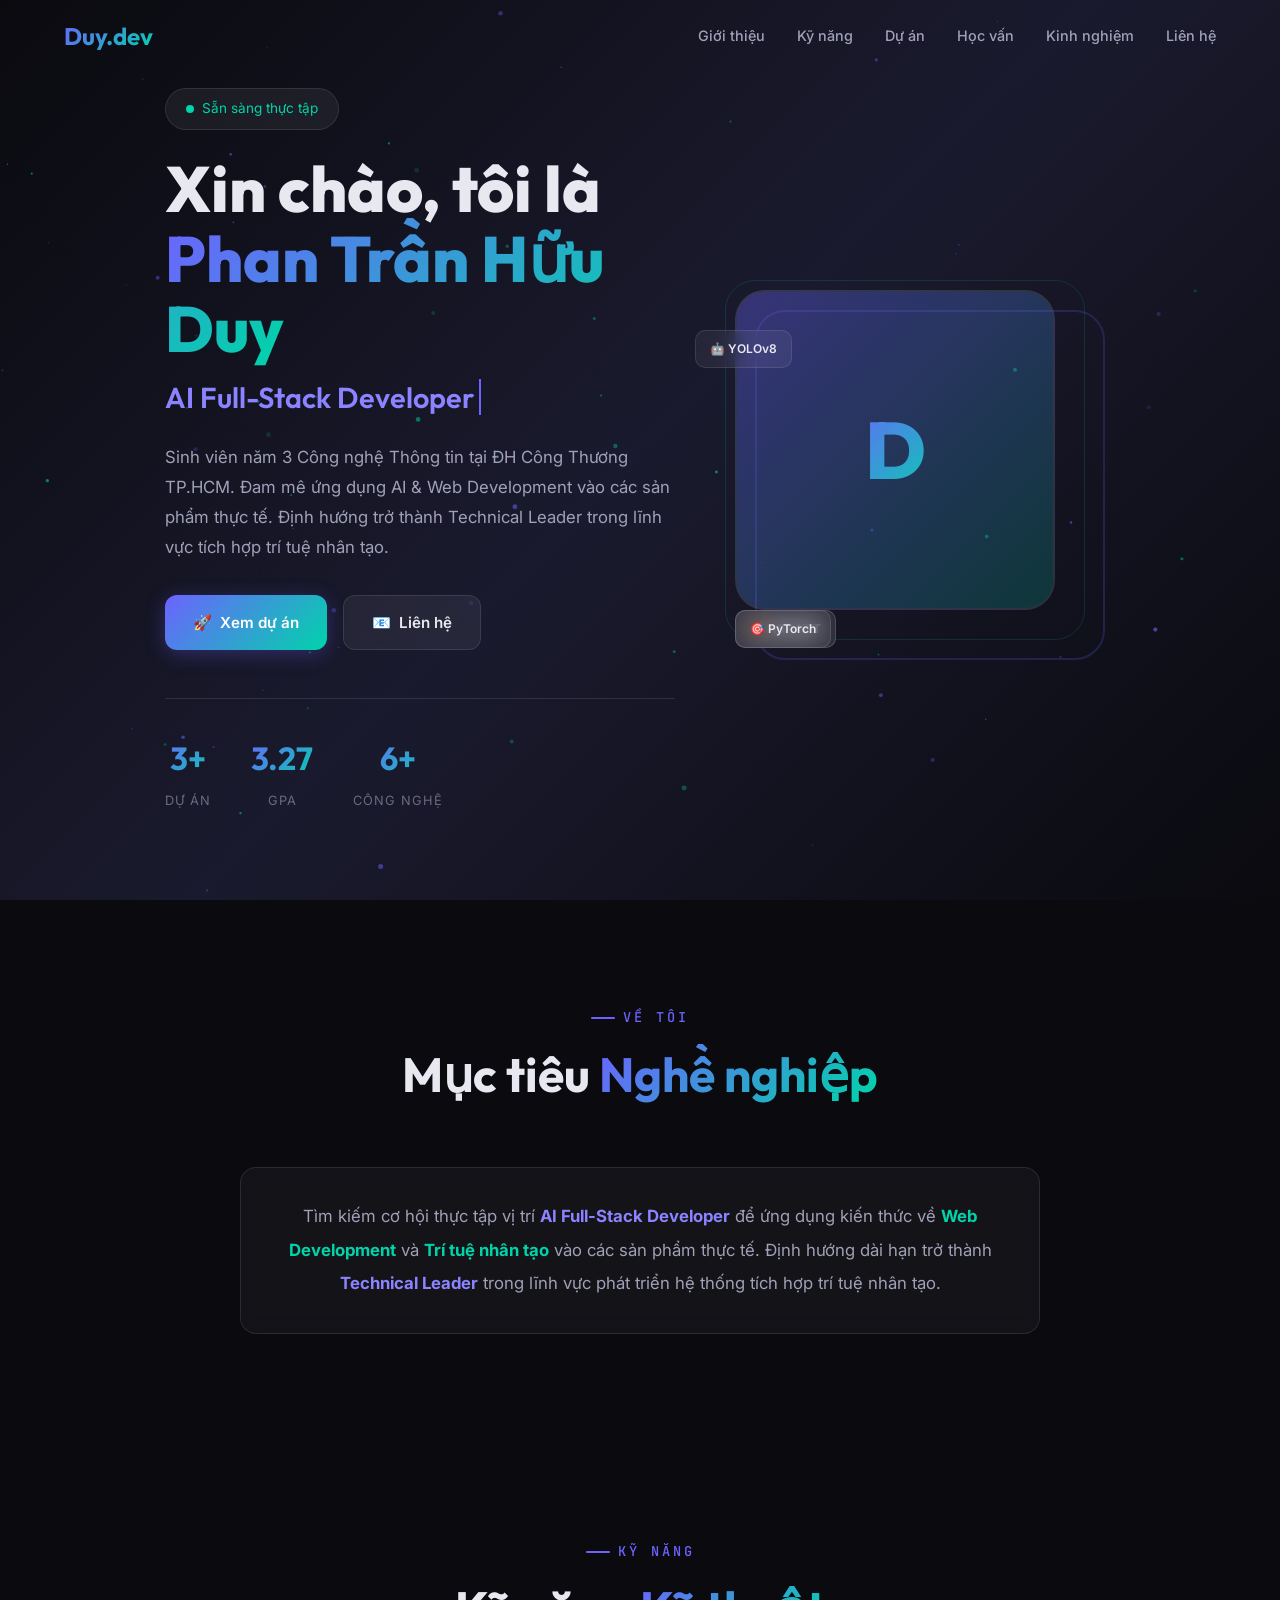
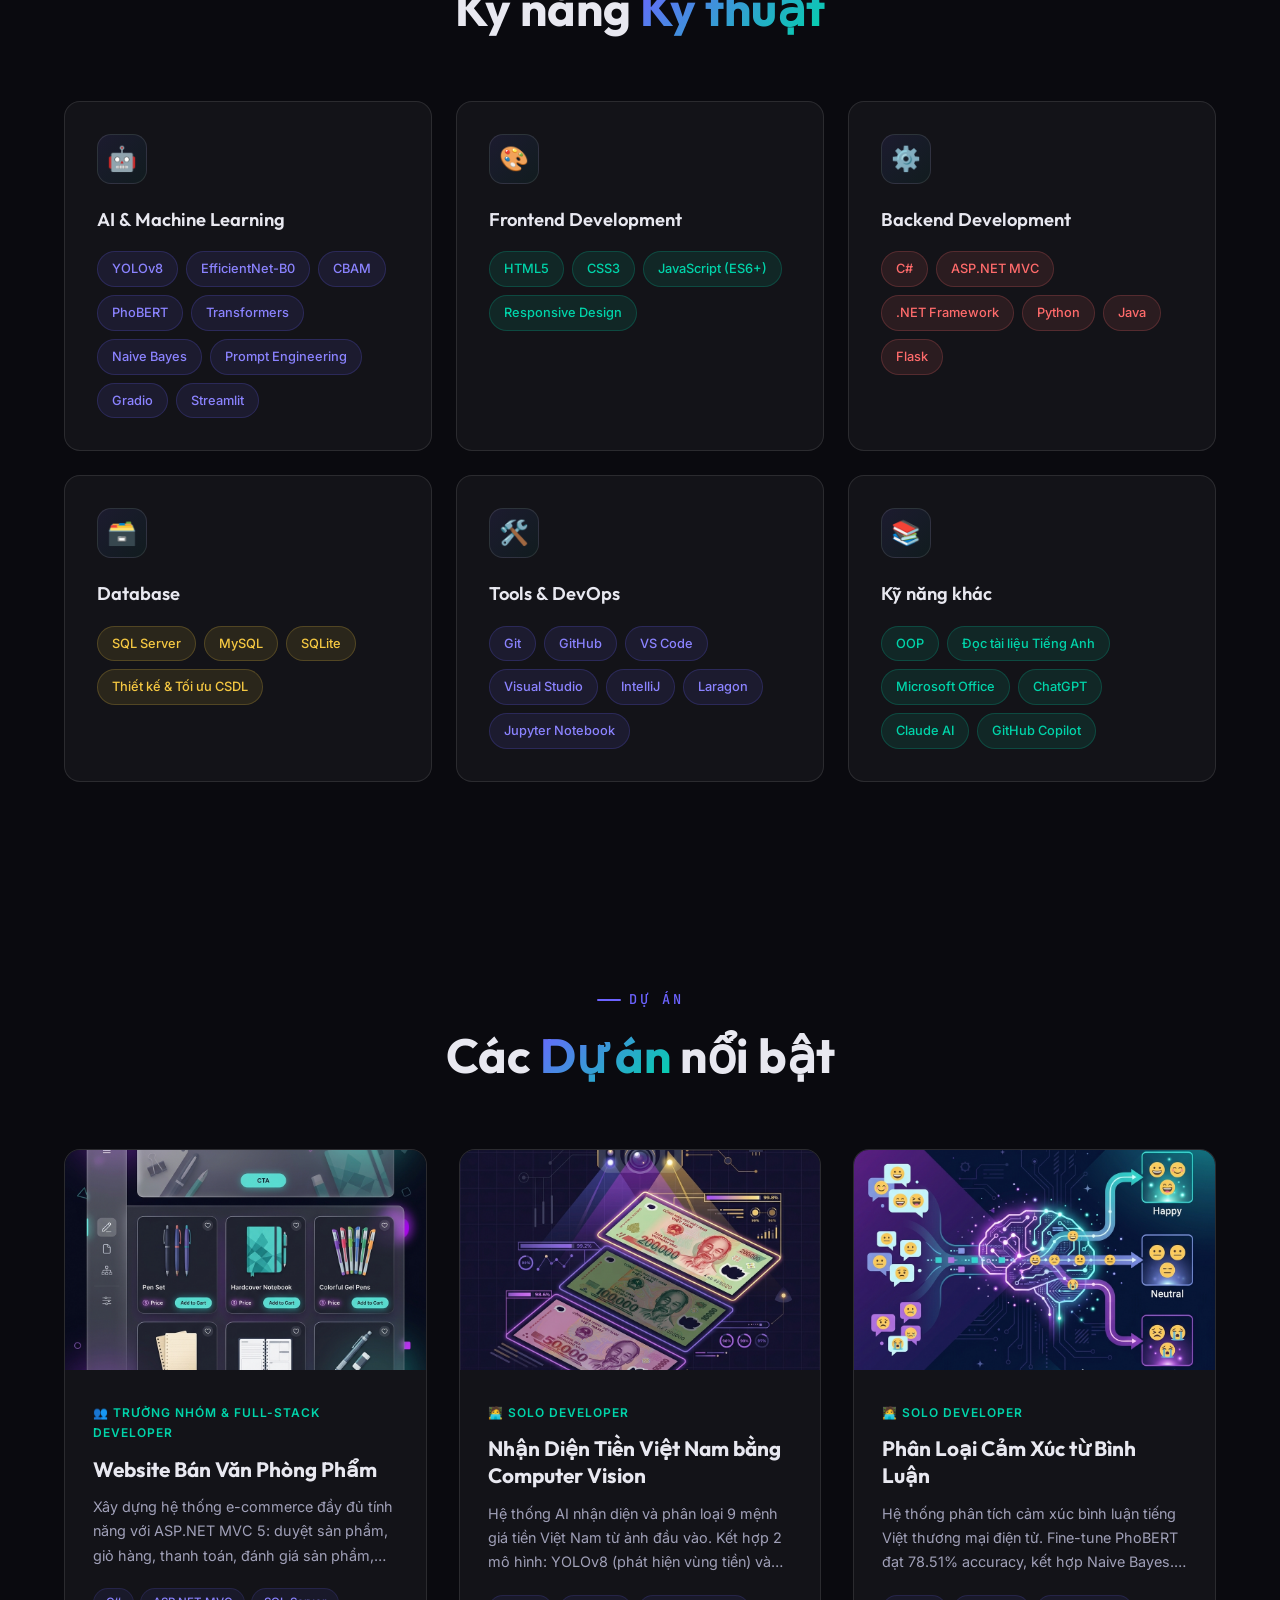
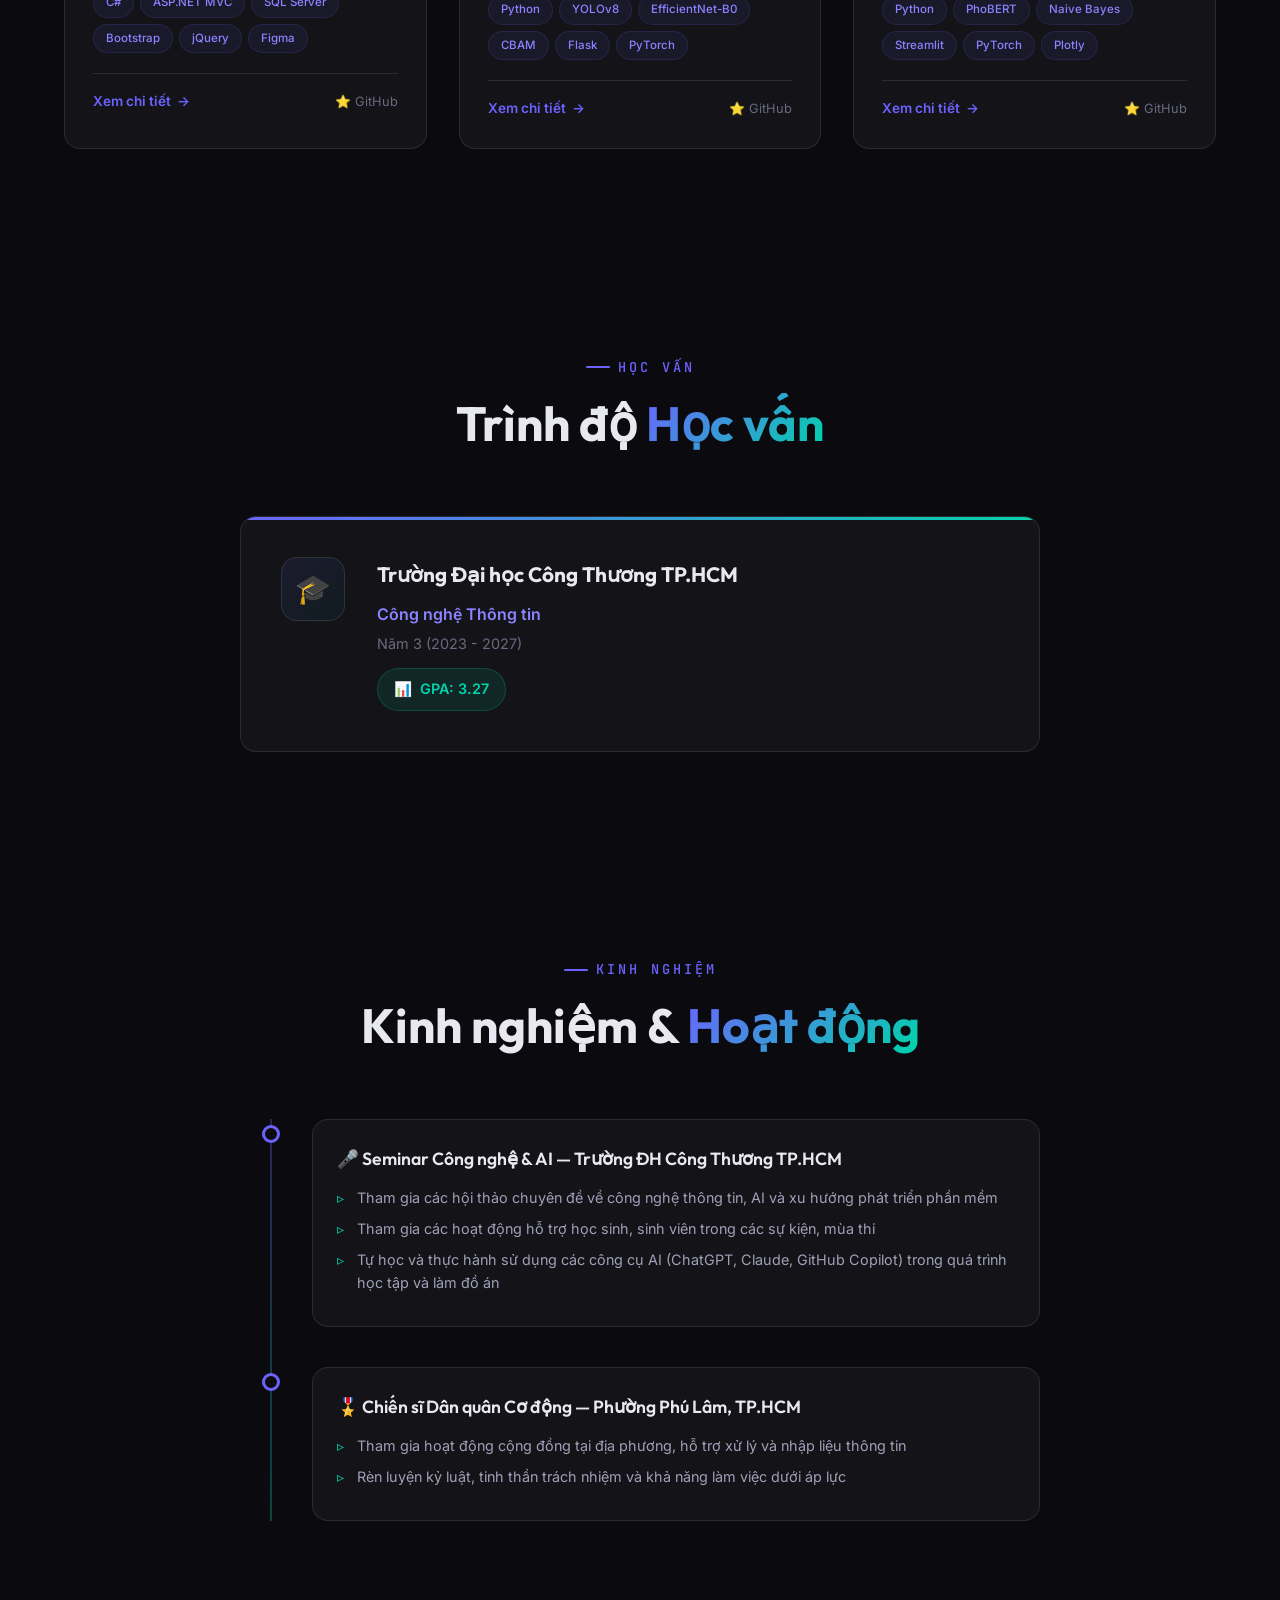
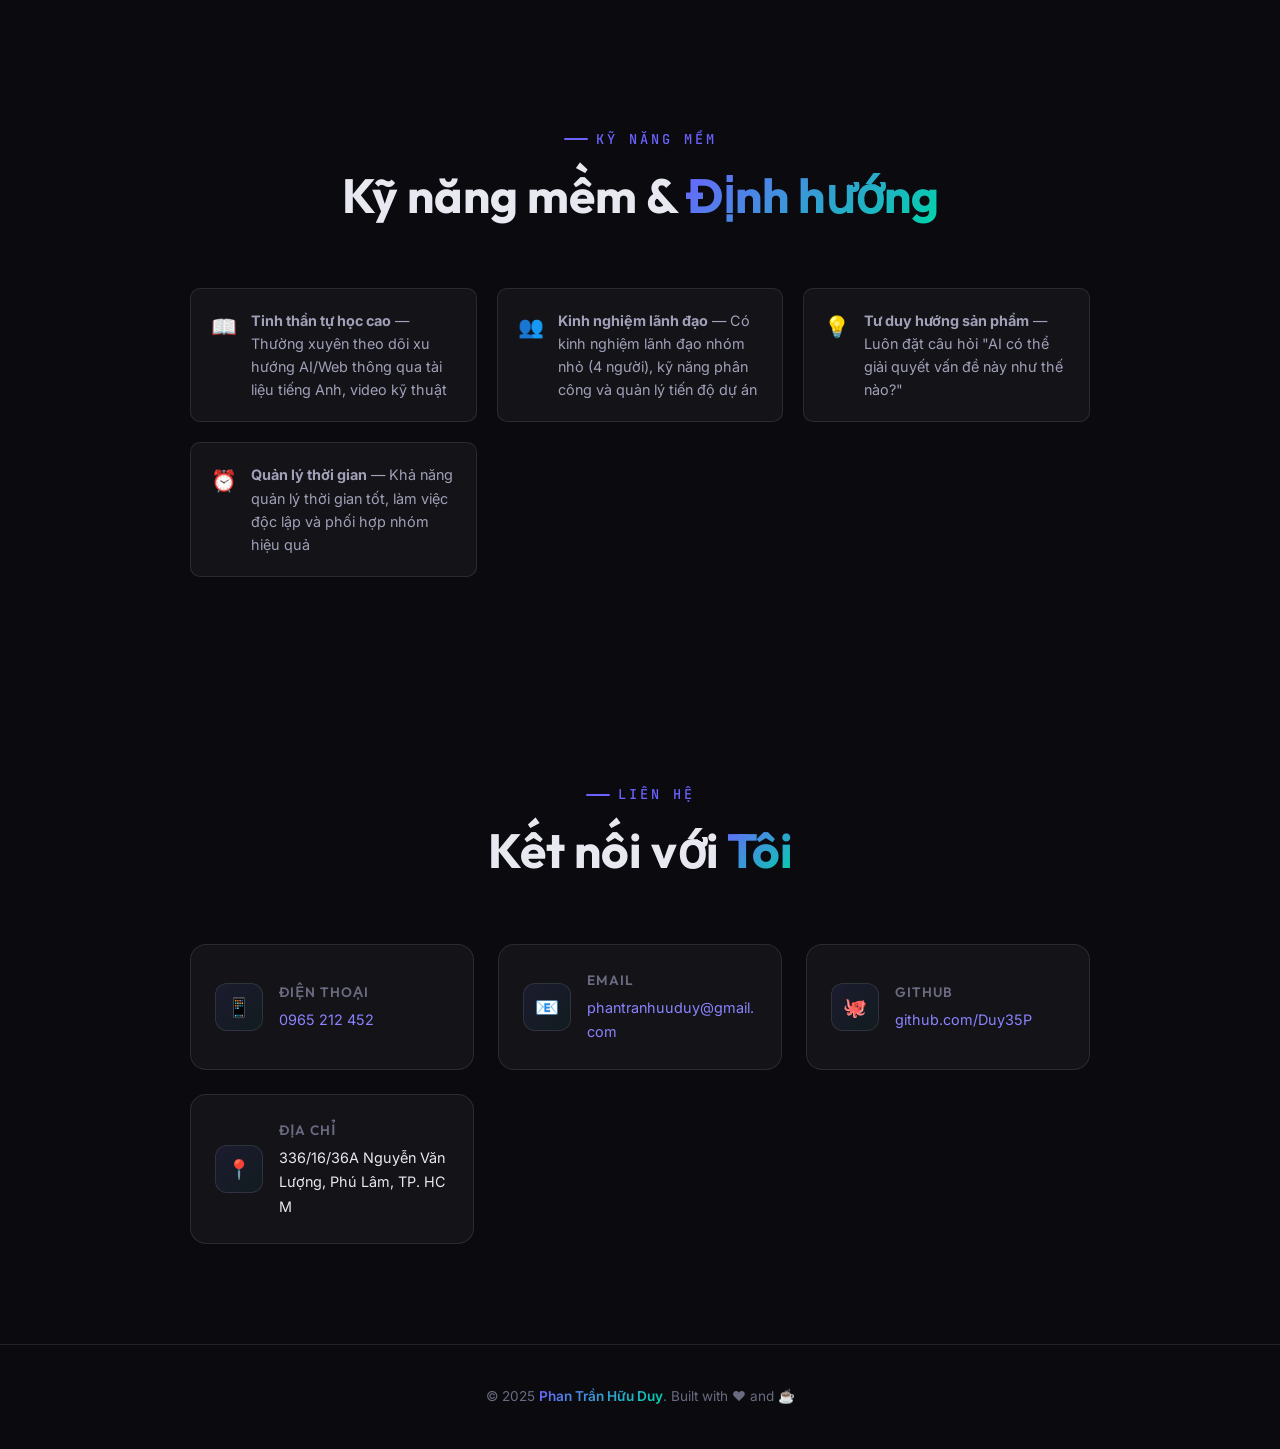
==== index.html @ 8c4921cd "Initial commit: Portfolio website with 3 AI/Web projects" ====
<!DOCTYPE html>
<html lang="vi">
<head>
  <meta charset="UTF-8">
  <meta name="viewport" content="width=device-width, initial-scale=1.0">
  <meta name="description" content="Portfolio của Phan Trần Hữu Duy — AI Full-Stack Developer Intern. Chuyên về Computer Vision, NLP và Web Development.">
  <title>Phan Trần Hữu Duy — AI Full-Stack Developer</title>
  <link rel="stylesheet" href="style.css">
  <link rel="icon" href="data:image/svg+xml,<svg xmlns='http://www.w3.org/2000/svg' viewBox='0 0 100 100'><text y='.9em' font-size='90'>🚀</text></svg>">
</head>
<body>

  <!-- ===== NAVIGATION ===== -->
  <nav class="navbar" id="navbar">
    <div class="container">
      <a href="#" class="nav-logo">Duy.dev</a>
      <div class="nav-links" id="navLinks">
        <a href="#about">Giới thiệu</a>
        <a href="#skills">Kỹ năng</a>
        <a href="#projects">Dự án</a>
        <a href="#education">Học vấn</a>
        <a href="#experience">Kinh nghiệm</a>
        <a href="#contact">Liên hệ</a>
      </div>
      <button class="nav-toggle" id="navToggle" aria-label="Toggle navigation">
        <span></span>
        <span></span>
        <span></span>
      </button>
    </div>
  </nav>

  <!-- ===== HERO SECTION ===== -->
  <section class="hero" id="hero">
    <canvas class="hero-canvas" id="hero-canvas"></canvas>
    <div class="container">
      <div class="hero-content">
        <div class="hero-badge">
          <span class="dot"></span>
          Sẵn sàng thực tập
        </div>
        <h1 class="hero-name">
          Xin chào, tôi là<br>
          <span class="gradient-text">Phan Trần Hữu Duy</span>
        </h1>
        <h2 class="hero-title">
          <span class="typed-text">AI Full-Stack Developer</span>
        </h2>
        <p class="hero-description">
          Sinh viên năm 3 Công nghệ Thông tin tại ĐH Công Thương TP.HCM. 
          Đam mê ứng dụng AI & Web Development vào các sản phẩm thực tế. 
          Định hướng trở thành Technical Leader trong lĩnh vực tích hợp trí tuệ nhân tạo.
        </p>
        <div class="hero-cta">
          <a href="#projects" class="btn btn-primary">
            <span>🚀</span> Xem dự án
          </a>
          <a href="#contact" class="btn btn-secondary">
            <span>📧</span> Liên hệ
          </a>
        </div>
        <div class="hero-stats">
          <div class="stat-item">
            <div class="stat-number">3+</div>
            <div class="stat-label">Dự án</div>
          </div>
          <div class="stat-item">
            <div class="stat-number">3.27</div>
            <div class="stat-label">GPA</div>
          </div>
          <div class="stat-item">
            <div class="stat-number">6+</div>
            <div class="stat-label">Công nghệ</div>
          </div>
        </div>
      </div>
      <div class="hero-visual">
        <div class="hero-avatar">
          <div class="hero-avatar-placeholder">
            <span class="hero-avatar-initials">D</span>
          </div>
        </div>
        <div class="avatar-decoration"></div>
        <div class="avatar-decoration-2"></div>
        <div class="floating-badge">🤖 YOLOv8</div>
        <div class="floating-badge">🧠 PhoBERT</div>
        <div class="floating-badge">⚡ ASP.NET</div>
        <div class="floating-badge">🎯 PyTorch</div>
      </div>
    </div>
  </section>

  <!-- ===== ABOUT SECTION ===== -->
  <section class="section" id="about">
    <div class="container">
      <div class="section-header reveal">
        <div class="section-label">Về tôi</div>
        <h2 class="section-title">Mục tiêu <span class="highlight">Nghề nghiệp</span></h2>
      </div>
      <div class="glass-card reveal" style="max-width: 800px; margin: 0 auto; text-align: center;">
        <p style="font-size: 1.05rem; color: var(--text-secondary); line-height: 2;">
          Tìm kiếm cơ hội thực tập vị trí <strong style="color: var(--accent-primary-light);">AI Full-Stack Developer</strong> 
          để ứng dụng kiến thức về <strong style="color: var(--accent-secondary);">Web Development</strong> và 
          <strong style="color: var(--accent-secondary);">Trí tuệ nhân tạo</strong> vào các sản phẩm thực tế. 
          Định hướng dài hạn trở thành <strong style="color: var(--accent-primary-light);">Technical Leader</strong> 
          trong lĩnh vực phát triển hệ thống tích hợp trí tuệ nhân tạo.
        </p>
      </div>
    </div>
  </section>

  <!-- ===== SKILLS SECTION ===== -->
  <section class="section" id="skills">
    <div class="container">
      <div class="section-header reveal">
        <div class="section-label">Kỹ năng</div>
        <h2 class="section-title">Kỹ năng <span class="highlight">Kỹ thuật</span></h2>
      </div>
      <div class="skills-grid">
        <!-- AI & Machine Learning -->
        <div class="skill-card reveal reveal-delay-1">
          <div class="skill-card-icon">🤖</div>
          <h3>AI & Machine Learning</h3>
          <div class="skill-tags">
            <span class="skill-tag">YOLOv8</span>
            <span class="skill-tag">EfficientNet-B0</span>
            <span class="skill-tag">CBAM</span>
            <span class="skill-tag">PhoBERT</span>
            <span class="skill-tag">Transformers</span>
            <span class="skill-tag">Naive Bayes</span>
            <span class="skill-tag">Prompt Engineering</span>
            <span class="skill-tag">Gradio</span>
            <span class="skill-tag">Streamlit</span>
          </div>
        </div>

        <!-- Frontend -->
        <div class="skill-card reveal reveal-delay-2">
          <div class="skill-card-icon">🎨</div>
          <h3>Frontend Development</h3>
          <div class="skill-tags">
            <span class="skill-tag green">HTML5</span>
            <span class="skill-tag green">CSS3</span>
            <span class="skill-tag green">JavaScript (ES6+)</span>
            <span class="skill-tag green">Responsive Design</span>
          </div>
        </div>

        <!-- Backend -->
        <div class="skill-card reveal reveal-delay-3">
          <div class="skill-card-icon">⚙️</div>
          <h3>Backend Development</h3>
          <div class="skill-tags">
            <span class="skill-tag coral">C#</span>
            <span class="skill-tag coral">ASP.NET MVC</span>
            <span class="skill-tag coral">.NET Framework</span>
            <span class="skill-tag coral">Python</span>
            <span class="skill-tag coral">Java</span>
            <span class="skill-tag coral">Flask</span>
          </div>
        </div>

        <!-- Database -->
        <div class="skill-card reveal reveal-delay-4">
          <div class="skill-card-icon">🗃️</div>
          <h3>Database</h3>
          <div class="skill-tags">
            <span class="skill-tag gold">SQL Server</span>
            <span class="skill-tag gold">MySQL</span>
            <span class="skill-tag gold">SQLite</span>
            <span class="skill-tag gold">Thiết kế & Tối ưu CSDL</span>
          </div>
        </div>

        <!-- Tools & DevOps -->
        <div class="skill-card reveal reveal-delay-5">
          <div class="skill-card-icon">🛠️</div>
          <h3>Tools & DevOps</h3>
          <div class="skill-tags">
            <span class="skill-tag">Git</span>
            <span class="skill-tag">GitHub</span>
            <span class="skill-tag">VS Code</span>
            <span class="skill-tag">Visual Studio</span>
            <span class="skill-tag">IntelliJ</span>
            <span class="skill-tag">Laragon</span>
            <span class="skill-tag">Jupyter Notebook</span>
          </div>
        </div>

        <!-- Other Skills -->
        <div class="skill-card reveal reveal-delay-5">
          <div class="skill-card-icon">📚</div>
          <h3>Kỹ năng khác</h3>
          <div class="skill-tags">
            <span class="skill-tag green">OOP</span>
            <span class="skill-tag green">Đọc tài liệu Tiếng Anh</span>
            <span class="skill-tag green">Microsoft Office</span>
            <span class="skill-tag green">ChatGPT</span>
            <span class="skill-tag green">Claude AI</span>
            <span class="skill-tag green">GitHub Copilot</span>
          </div>
        </div>
      </div>
    </div>
  </section>

  <!-- ===== PROJECTS SECTION ===== -->
  <section class="section" id="projects">
    <div class="container">
      <div class="section-header reveal">
        <div class="section-label">Dự án</div>
        <h2 class="section-title">Các <span class="highlight">Dự án</span> nổi bật</h2>
      </div>
      <div class="projects-grid">
        
        <!-- Project 1: Website Bán Văn Phòng Phẩm -->
        <div class="project-card reveal reveal-delay-1" data-href="projects/van-phong-pham.html" id="project-vpp">
          <div class="project-card-image">
            <img src="assets/project_ecommerce.png" alt="Website Bán Văn Phòng Phẩm" loading="lazy">
            <div class="project-card-overlay">
              <a href="projects/van-phong-pham.html" class="btn btn-primary">Xem chi tiết →</a>
            </div>
          </div>
          <div class="project-card-body">
            <div class="project-card-role">👥 Trưởng nhóm & Full-Stack Developer</div>
            <h3>Website Bán Văn Phòng Phẩm</h3>
            <p>
              Xây dựng hệ thống e-commerce đầy đủ tính năng với ASP.NET MVC 5: duyệt sản phẩm, 
              giỏ hàng, thanh toán, đánh giá sản phẩm, quản trị admin với báo cáo doanh thu. 
              Làm việc nhóm 4 người, đảm nhận vai trò Team Lead.
            </p>
            <div class="project-card-tech">
              <span class="tech-badge">C#</span>
              <span class="tech-badge">ASP.NET MVC</span>
              <span class="tech-badge">SQL Server</span>
              <span class="tech-badge">Bootstrap</span>
              <span class="tech-badge">jQuery</span>
              <span class="tech-badge">Figma</span>
            </div>
            <div class="project-card-footer">
              <a href="projects/van-phong-pham.html" class="project-card-link">
                Xem chi tiết <span>→</span>
              </a>
              <a href="https://github.com/Duy35P/Giao-dien-web-ban-van-phong-pham" target="_blank" class="project-card-github">
                ⭐ GitHub
              </a>
            </div>
          </div>
        </div>

        <!-- Project 2: Nhận Diện Tiền Việt Nam -->
        <div class="project-card reveal reveal-delay-2" data-href="projects/nhan-dien-tien.html" id="project-tien">
          <div class="project-card-image">
            <img src="assets/project_currency.png" alt="Nhận Diện Tiền Việt Nam" loading="lazy">
            <div class="project-card-overlay">
              <a href="projects/nhan-dien-tien.html" class="btn btn-primary">Xem chi tiết →</a>
            </div>
          </div>
          <div class="project-card-body">
            <div class="project-card-role">🧑‍💻 Solo Developer</div>
            <h3>Nhận Diện Tiền Việt Nam bằng Computer Vision</h3>
            <p>
              Hệ thống AI nhận diện và phân loại 9 mệnh giá tiền Việt Nam từ ảnh đầu vào. 
              Kết hợp 2 mô hình: YOLOv8 (phát hiện vùng tiền) và EfficientNet-B0 + CBAM (phân loại mệnh giá) 
              với weighted fusion để đạt độ chính xác cao.
            </p>
            <div class="project-card-tech">
              <span class="tech-badge">Python</span>
              <span class="tech-badge">YOLOv8</span>
              <span class="tech-badge">EfficientNet-B0</span>
              <span class="tech-badge">CBAM</span>
              <span class="tech-badge">Flask</span>
              <span class="tech-badge">PyTorch</span>
            </div>
            <div class="project-card-footer">
              <a href="projects/nhan-dien-tien.html" class="project-card-link">
                Xem chi tiết <span>→</span>
              </a>
              <a href="https://github.com/Duy35P/NhanDienTienVN" target="_blank" class="project-card-github">
                ⭐ GitHub
              </a>
            </div>
          </div>
        </div>

        <!-- Project 3: Phân Loại Cảm Xúc -->
        <div class="project-card reveal reveal-delay-3" data-href="projects/cam-xuc.html" id="project-camxuc">
          <div class="project-card-image">
            <img src="assets/project_sentiment.png" alt="Phân Loại Cảm Xúc từ Bình Luận" loading="lazy">
            <div class="project-card-overlay">
              <a href="projects/cam-xuc.html" class="btn btn-primary">Xem chi tiết →</a>
            </div>
          </div>
          <div class="project-card-body">
            <div class="project-card-role">🧑‍💻 Solo Developer</div>
            <h3>Phân Loại Cảm Xúc từ Bình Luận</h3>
            <p>
              Hệ thống phân tích cảm xúc bình luận tiếng Việt thương mại điện tử. 
              Fine-tune PhoBERT đạt 78.51% accuracy, kết hợp Naive Bayes. 
              Hỗ trợ phân tích đơn lẻ, batch upload CSV/Excel, crawl Shopee, dashboard trực quan.
            </p>
            <div class="project-card-tech">
              <span class="tech-badge">Python</span>
              <span class="tech-badge">PhoBERT</span>
              <span class="tech-badge">Naive Bayes</span>
              <span class="tech-badge">Streamlit</span>
              <span class="tech-badge">PyTorch</span>
              <span class="tech-badge">Plotly</span>
            </div>
            <div class="project-card-footer">
              <a href="projects/cam-xuc.html" class="project-card-link">
                Xem chi tiết <span>→</span>
              </a>
              <a href="https://github.com/Duy35P/Phan-loai-cam-xuc-tu-binh-luan" target="_blank" class="project-card-github">
                ⭐ GitHub
              </a>
            </div>
          </div>
        </div>

      </div>
    </div>
  </section>

  <!-- ===== EDUCATION SECTION ===== -->
  <section class="section" id="education">
    <div class="container">
      <div class="section-header reveal">
        <div class="section-label">Học vấn</div>
        <h2 class="section-title">Trình độ <span class="highlight">Học vấn</span></h2>
      </div>
      <div class="education-card reveal">
        <div class="edu-icon">🎓</div>
        <div class="edu-info">
          <h3>Trường Đại học Công Thương TP.HCM</h3>
          <p class="edu-major">Công nghệ Thông tin</p>
          <p class="edu-year">Năm 3 (2023 - 2027)</p>
          <div class="edu-gpa">
            <span>📊</span> GPA: 3.27
          </div>
        </div>
      </div>
    </div>
  </section>

  <!-- ===== EXPERIENCE SECTION ===== -->
  <section class="section" id="experience">
    <div class="container">
      <div class="section-header reveal">
        <div class="section-label">Kinh nghiệm</div>
        <h2 class="section-title">Kinh nghiệm & <span class="highlight">Hoạt động</span></h2>
      </div>
      <div class="timeline">
        <div class="timeline-item reveal">
          <div class="timeline-dot"></div>
          <div class="timeline-content">
            <h3>🎤 Seminar Công nghệ & AI — Trường ĐH Công Thương TP.HCM</h3>
            <ul>
              <li>Tham gia các hội thảo chuyên đề về công nghệ thông tin, AI và xu hướng phát triển phần mềm</li>
              <li>Tham gia các hoạt động hỗ trợ học sinh, sinh viên trong các sự kiện, mùa thi</li>
              <li>Tự học và thực hành sử dụng các công cụ AI (ChatGPT, Claude, GitHub Copilot) trong quá trình học tập và làm đồ án</li>
            </ul>
          </div>
        </div>
        <div class="timeline-item reveal">
          <div class="timeline-dot"></div>
          <div class="timeline-content">
            <h3>🎖️ Chiến sĩ Dân quân Cơ động — Phường Phú Lâm, TP.HCM</h3>
            <ul>
              <li>Tham gia hoạt động cộng đồng tại địa phương, hỗ trợ xử lý và nhập liệu thông tin</li>
              <li>Rèn luyện kỷ luật, tinh thần trách nhiệm và khả năng làm việc dưới áp lực</li>
            </ul>
          </div>
        </div>
      </div>
    </div>
  </section>

  <!-- ===== SOFT SKILLS SECTION ===== -->
  <section class="section" id="softskills">
    <div class="container">
      <div class="section-header reveal">
        <div class="section-label">Kỹ năng mềm</div>
        <h2 class="section-title">Kỹ năng mềm & <span class="highlight">Định hướng</span></h2>
      </div>
      <div class="soft-skills-grid">
        <div class="soft-skill-item reveal reveal-delay-1">
          <div class="icon">📖</div>
          <p><strong>Tinh thần tự học cao</strong> — Thường xuyên theo dõi xu hướng AI/Web thông qua tài liệu tiếng Anh, video kỹ thuật</p>
        </div>
        <div class="soft-skill-item reveal reveal-delay-2">
          <div class="icon">👥</div>
          <p><strong>Kinh nghiệm lãnh đạo</strong> — Có kinh nghiệm lãnh đạo nhóm nhỏ (4 người), kỹ năng phân công và quản lý tiến độ dự án</p>
        </div>
        <div class="soft-skill-item reveal reveal-delay-3">
          <div class="icon">💡</div>
          <p><strong>Tư duy hướng sản phẩm</strong> — Luôn đặt câu hỏi "AI có thể giải quyết vấn đề này như thế nào?"</p>
        </div>
        <div class="soft-skill-item reveal reveal-delay-4">
          <div class="icon">⏰</div>
          <p><strong>Quản lý thời gian</strong> — Khả năng quản lý thời gian tốt, làm việc độc lập và phối hợp nhóm hiệu quả</p>
        </div>
      </div>
    </div>
  </section>

  <!-- ===== CONTACT SECTION ===== -->
  <section class="section" id="contact">
    <div class="container">
      <div class="section-header reveal">
        <div class="section-label">Liên hệ</div>
        <h2 class="section-title">Kết nối với <span class="highlight">Tôi</span></h2>
      </div>
      <div class="contact-grid">
        <div class="contact-card reveal reveal-delay-1">
          <div class="contact-icon">📱</div>
          <div class="contact-info">
            <h4>Điện thoại</h4>
            <p><a href="tel:0965212452">0965 212 452</a></p>
          </div>
        </div>
        <div class="contact-card reveal reveal-delay-2">
          <div class="contact-icon">📧</div>
          <div class="contact-info">
            <h4>Email</h4>
            <p><a href="mailto:phantranhuuduy@gmail.com">phantranhuuduy@gmail.com</a></p>
          </div>
        </div>
        <div class="contact-card reveal reveal-delay-3">
          <div class="contact-icon">🐙</div>
          <div class="contact-info">
            <h4>GitHub</h4>
            <p><a href="https://github.com/Duy35P" target="_blank">github.com/Duy35P</a></p>
          </div>
        </div>
        <div class="contact-card reveal reveal-delay-4">
          <div class="contact-icon">📍</div>
          <div class="contact-info">
            <h4>Địa chỉ</h4>
            <p>336/16/36A Nguyễn Văn Lượng, Phú Lâm, TP. HCM</p>
          </div>
        </div>
      </div>
    </div>
  </section>

  <!-- ===== FOOTER ===== -->
  <footer class="footer">
    <div class="container">
      <p>© 2025 <span class="gradient-text">Phan Trần Hữu Duy</span>. Built with ❤️ and ☕</p>
    </div>
  </footer>

  <!-- Back to Top -->
  <button class="back-to-top" id="backToTop" aria-label="Back to top">↑</button>

  <script src="script.js"></script>
</body>
</html>
---- style.css ----
/* ============================================
   DESIGN SYSTEM — Phan Trần Hữu Duy Portfolio
   ============================================ */

/* --- Google Fonts --- */
@import url('https://fonts.googleapis.com/css2?family=Inter:wght@300;400;500;600;700&family=Outfit:wght@400;500;600;700;800&family=JetBrains+Mono:wght@400;500&display=swap');

/* --- CSS Variables --- */
:root {
  /* Colors */
  --bg-primary: #0a0a0f;
  --bg-secondary: #12121a;
  --bg-card: rgba(255, 255, 255, 0.04);
  --bg-card-hover: rgba(255, 255, 255, 0.08);
  --bg-glass: rgba(255, 255, 255, 0.06);
  --border-glass: rgba(255, 255, 255, 0.1);
  --border-glass-hover: rgba(255, 255, 255, 0.2);

  --accent-primary: #6c63ff;
  --accent-primary-light: #8b83ff;
  --accent-secondary: #00d4aa;
  --accent-tertiary: #ff6b6b;
  --accent-gold: #f5c842;
  --accent-blue: #4ea8de;

  --text-primary: #e8e8f0;
  --text-secondary: #a0a0b8;
  --text-muted: #6a6a80;

  --gradient-primary: linear-gradient(135deg, #6c63ff 0%, #00d4aa 100%);
  --gradient-hero: linear-gradient(135deg, #0a0a0f 0%, #1a1a2e 50%, #0a0a0f 100%);
  --gradient-card: linear-gradient(135deg, rgba(108, 99, 255, 0.1) 0%, rgba(0, 212, 170, 0.05) 100%);
  --gradient-accent: linear-gradient(135deg, #6c63ff, #00d4aa);

  /* Typography */
  --font-heading: 'Outfit', sans-serif;
  --font-body: 'Inter', sans-serif;
  --font-mono: 'JetBrains Mono', monospace;

  /* Spacing */
  --section-padding: 100px 0;
  --container-width: 1200px;
  --border-radius: 16px;
  --border-radius-sm: 10px;
  --border-radius-xs: 6px;

  /* Transitions */
  --transition-fast: 0.2s ease;
  --transition-base: 0.3s ease;
  --transition-slow: 0.5s ease;
  --transition-bounce: 0.4s cubic-bezier(0.175, 0.885, 0.32, 1.275);
}

/* --- Reset & Base --- */
*, *::before, *::after {
  margin: 0;
  padding: 0;
  box-sizing: border-box;
}

html {
  scroll-behavior: smooth;
  font-size: 16px;
}

body {
  font-family: var(--font-body);
  background: var(--bg-primary);
  color: var(--text-primary);
  line-height: 1.7;
  overflow-x: hidden;
  -webkit-font-smoothing: antialiased;
  -moz-osx-font-smoothing: grayscale;
}

a {
  text-decoration: none;
  color: inherit;
  transition: color var(--transition-fast);
}

ul, ol { list-style: none; }

img {
  max-width: 100%;
  display: block;
}

/* --- Container --- */
.container {
  max-width: var(--container-width);
  margin: 0 auto;
  padding: 0 24px;
}

/* --- Section --- */
.section {
  padding: var(--section-padding);
  position: relative;
}

.section-header {
  text-align: center;
  margin-bottom: 64px;
}

.section-label {
  display: inline-flex;
  align-items: center;
  gap: 8px;
  font-family: var(--font-mono);
  font-size: 0.85rem;
  color: var(--accent-primary);
  text-transform: uppercase;
  letter-spacing: 3px;
  margin-bottom: 16px;
  font-weight: 500;
}

.section-label::before {
  content: '';
  width: 24px;
  height: 2px;
  background: var(--accent-primary);
  border-radius: 1px;
}

.section-title {
  font-family: var(--font-heading);
  font-size: clamp(2rem, 4vw, 3rem);
  font-weight: 700;
  color: var(--text-primary);
  line-height: 1.2;
}

.section-title .highlight {
  background: var(--gradient-primary);
  -webkit-background-clip: text;
  -webkit-text-fill-color: transparent;
  background-clip: text;
}

/* --- Navigation --- */
.navbar {
  position: fixed;
  top: 0;
  left: 0;
  right: 0;
  z-index: 1000;
  padding: 16px 0;
  transition: all var(--transition-base);
}

.navbar.scrolled {
  background: rgba(10, 10, 15, 0.9);
  backdrop-filter: blur(20px);
  -webkit-backdrop-filter: blur(20px);
  border-bottom: 1px solid var(--border-glass);
  padding: 12px 0;
}

.navbar .container {
  display: flex;
  align-items: center;
  justify-content: space-between;
}

.nav-logo {
  font-family: var(--font-heading);
  font-size: 1.5rem;
  font-weight: 700;
  background: var(--gradient-primary);
  -webkit-background-clip: text;
  -webkit-text-fill-color: transparent;
  background-clip: text;
}

.nav-links {
  display: flex;
  align-items: center;
  gap: 32px;
}

.nav-links a {
  font-size: 0.9rem;
  font-weight: 500;
  color: var(--text-secondary);
  transition: color var(--transition-fast);
  position: relative;
}

.nav-links a::after {
  content: '';
  position: absolute;
  bottom: -4px;
  left: 0;
  width: 0;
  height: 2px;
  background: var(--gradient-primary);
  border-radius: 1px;
  transition: width var(--transition-base);
}

.nav-links a:hover,
.nav-links a.active {
  color: var(--text-primary);
}

.nav-links a:hover::after,
.nav-links a.active::after {
  width: 100%;
}

.nav-toggle {
  display: none;
  flex-direction: column;
  gap: 5px;
  cursor: pointer;
  padding: 4px;
  background: none;
  border: none;
}

.nav-toggle span {
  width: 24px;
  height: 2px;
  background: var(--text-primary);
  border-radius: 2px;
  transition: all var(--transition-base);
}

.nav-toggle.active span:nth-child(1) {
  transform: rotate(45deg) translate(5px, 5px);
}

.nav-toggle.active span:nth-child(2) {
  opacity: 0;
}

.nav-toggle.active span:nth-child(3) {
  transform: rotate(-45deg) translate(5px, -5px);
}

/* --- Hero Section --- */
.hero {
  min-height: 100vh;
  display: flex;
  align-items: center;
  position: relative;
  overflow: hidden;
  background: var(--gradient-hero);
}

.hero-canvas {
  position: absolute;
  top: 0;
  left: 0;
  width: 100%;
  height: 100%;
  z-index: 0;
}

.hero .container {
  position: relative;
  z-index: 1;
  display: flex;
  align-items: center;
  justify-content: space-between;
  gap: 60px;
}

.hero-content {
  flex: 1;
  max-width: 640px;
}

.hero-badge {
  display: inline-flex;
  align-items: center;
  gap: 8px;
  background: var(--bg-glass);
  border: 1px solid var(--border-glass);
  border-radius: 50px;
  padding: 8px 20px;
  font-size: 0.85rem;
  color: var(--accent-secondary);
  margin-bottom: 24px;
  backdrop-filter: blur(10px);
}

.hero-badge .dot {
  width: 8px;
  height: 8px;
  background: var(--accent-secondary);
  border-radius: 50%;
  animation: pulse-dot 2s ease-in-out infinite;
}

@keyframes pulse-dot {
  0%, 100% { opacity: 1; transform: scale(1); }
  50% { opacity: 0.5; transform: scale(0.8); }
}

.hero-name {
  font-family: var(--font-heading);
  font-size: clamp(2.5rem, 5vw, 4rem);
  font-weight: 800;
  line-height: 1.1;
  margin-bottom: 8px;
}

.hero-name .gradient-text {
  background: var(--gradient-primary);
  -webkit-background-clip: text;
  -webkit-text-fill-color: transparent;
  background-clip: text;
}

.hero-title {
  font-family: var(--font-heading);
  font-size: clamp(1.2rem, 2.5vw, 1.8rem);
  font-weight: 600;
  color: var(--text-secondary);
  margin-bottom: 20px;
}

.hero-title .typed-text {
  color: var(--accent-primary-light);
  border-right: 2px solid var(--accent-primary);
  padding-right: 4px;
  animation: blink-cursor 0.8s ease-in-out infinite;
}

@keyframes blink-cursor {
  0%, 100% { border-color: var(--accent-primary); }
  50% { border-color: transparent; }
}

.hero-description {
  font-size: 1.05rem;
  color: var(--text-secondary);
  line-height: 1.8;
  margin-bottom: 32px;
  max-width: 520px;
}

.hero-cta {
  display: flex;
  gap: 16px;
  flex-wrap: wrap;
}

.hero-stats {
  display: flex;
  gap: 40px;
  margin-top: 48px;
  padding-top: 32px;
  border-top: 1px solid var(--border-glass);
}

.stat-item {
  text-align: center;
}

.stat-number {
  font-family: var(--font-heading);
  font-size: 2rem;
  font-weight: 700;
  background: var(--gradient-primary);
  -webkit-background-clip: text;
  -webkit-text-fill-color: transparent;
  background-clip: text;
}

.stat-label {
  font-size: 0.8rem;
  color: var(--text-muted);
  text-transform: uppercase;
  letter-spacing: 1px;
  margin-top: 4px;
}

.hero-visual {
  flex: 0 0 380px;
  position: relative;
}

.hero-avatar {
  width: 320px;
  height: 320px;
  border-radius: 30px;
  overflow: hidden;
  position: relative;
  border: 2px solid var(--border-glass);
  background: var(--gradient-card);
  display: flex;
  align-items: center;
  justify-content: center;
}

.hero-avatar img {
  width: 100%;
  height: 100%;
  object-fit: cover;
}

.hero-avatar-placeholder {
  width: 100%;
  height: 100%;
  display: flex;
  flex-direction: column;
  align-items: center;
  justify-content: center;
  background: var(--gradient-card);
  font-size: 6rem;
  position: relative;
  overflow: hidden;
}

.hero-avatar-placeholder::before {
  content: '';
  position: absolute;
  inset: 0;
  background: linear-gradient(135deg, rgba(108,99,255,0.2), rgba(0,212,170,0.1));
}

.hero-avatar-initials {
  font-family: var(--font-heading);
  font-size: 5rem;
  font-weight: 800;
  background: var(--gradient-primary);
  -webkit-background-clip: text;
  -webkit-text-fill-color: transparent;
  background-clip: text;
  position: relative;
  z-index: 1;
}

.avatar-decoration {
  position: absolute;
  width: 350px;
  height: 350px;
  border: 2px solid rgba(108, 99, 255, 0.2);
  border-radius: 30px;
  top: 20px;
  left: 20px;
  animation: float-slow 6s ease-in-out infinite;
}

.avatar-decoration-2 {
  position: absolute;
  width: 360px;
  height: 360px;
  border: 1px solid rgba(0, 212, 170, 0.15);
  border-radius: 30px;
  top: -10px;
  left: -10px;
  animation: float-slow 8s ease-in-out infinite reverse;
}

@keyframes float-slow {
  0%, 100% { transform: translate(0, 0) rotate(0deg); }
  50% { transform: translate(-10px, -15px) rotate(2deg); }
}

/* Floating tech badges around avatar */
.floating-badge {
  position: absolute;
  background: var(--bg-glass);
  border: 1px solid var(--border-glass);
  backdrop-filter: blur(10px);
  border-radius: var(--border-radius-sm);
  padding: 8px 14px;
  font-size: 0.75rem;
  font-weight: 600;
  color: var(--text-primary);
  white-space: nowrap;
  animation: float-badge 4s ease-in-out infinite;
  z-index: 2;
}

.floating-badge:nth-child(1) { top: -10px; right: -30px; animation-delay: 0s; }
.floating-badge:nth-child(2) { bottom: 30px; right: -50px; animation-delay: 1s; }
.floating-badge:nth-child(3) { bottom: -10px; left: -20px; animation-delay: 2s; }
.floating-badge:nth-child(4) { top: 40px; left: -40px; animation-delay: 0.5s; }

@keyframes float-badge {
  0%, 100% { transform: translateY(0); }
  50% { transform: translateY(-8px); }
}

/* --- Buttons --- */
.btn {
  display: inline-flex;
  align-items: center;
  gap: 8px;
  padding: 14px 28px;
  font-family: var(--font-body);
  font-size: 0.95rem;
  font-weight: 600;
  border-radius: 12px;
  cursor: pointer;
  transition: all var(--transition-base);
  border: none;
  text-decoration: none;
}

.btn-primary {
  background: var(--gradient-primary);
  color: #fff;
  box-shadow: 0 4px 20px rgba(108, 99, 255, 0.3);
}

.btn-primary:hover {
  transform: translateY(-2px);
  box-shadow: 0 8px 30px rgba(108, 99, 255, 0.5);
}

.btn-secondary {
  background: var(--bg-glass);
  color: var(--text-primary);
  border: 1px solid var(--border-glass);
  backdrop-filter: blur(10px);
}

.btn-secondary:hover {
  background: var(--bg-card-hover);
  border-color: var(--border-glass-hover);
  transform: translateY(-2px);
}

.btn-back {
  display: inline-flex;
  align-items: center;
  gap: 8px;
  color: var(--text-secondary);
  font-weight: 500;
  padding: 10px 0;
  transition: all var(--transition-base);
}

.btn-back:hover {
  color: var(--accent-primary);
  transform: translateX(-4px);
}

/* --- Glass Card --- */
.glass-card {
  background: var(--bg-card);
  border: 1px solid var(--border-glass);
  border-radius: var(--border-radius);
  padding: 32px;
  backdrop-filter: blur(10px);
  -webkit-backdrop-filter: blur(10px);
  transition: all var(--transition-base);
}

.glass-card:hover {
  background: var(--bg-card-hover);
  border-color: var(--border-glass-hover);
  transform: translateY(-4px);
  box-shadow: 0 20px 60px rgba(0, 0, 0, 0.3);
}

/* --- Skills Section --- */
.skills-grid {
  display: grid;
  grid-template-columns: repeat(auto-fit, minmax(340px, 1fr));
  gap: 24px;
}

.skill-card {
  background: var(--bg-card);
  border: 1px solid var(--border-glass);
  border-radius: var(--border-radius);
  padding: 32px;
  transition: all var(--transition-base);
  position: relative;
  overflow: hidden;
}

.skill-card::before {
  content: '';
  position: absolute;
  top: 0;
  left: 0;
  right: 0;
  height: 3px;
  background: var(--gradient-primary);
  opacity: 0;
  transition: opacity var(--transition-base);
}

.skill-card:hover {
  background: var(--bg-card-hover);
  border-color: var(--border-glass-hover);
  transform: translateY(-4px);
  box-shadow: 0 20px 60px rgba(0, 0, 0, 0.3);
}

.skill-card:hover::before {
  opacity: 1;
}

.skill-card-icon {
  width: 50px;
  height: 50px;
  border-radius: 14px;
  display: flex;
  align-items: center;
  justify-content: center;
  font-size: 1.5rem;
  margin-bottom: 20px;
  background: var(--gradient-card);
  border: 1px solid var(--border-glass);
}

.skill-card h3 {
  font-family: var(--font-heading);
  font-size: 1.15rem;
  font-weight: 600;
  margin-bottom: 16px;
  color: var(--text-primary);
}

.skill-tags {
  display: flex;
  flex-wrap: wrap;
  gap: 8px;
}

.skill-tag {
  display: inline-block;
  padding: 6px 14px;
  background: rgba(108, 99, 255, 0.1);
  border: 1px solid rgba(108, 99, 255, 0.2);
  border-radius: 50px;
  font-size: 0.8rem;
  font-weight: 500;
  color: var(--accent-primary-light);
  transition: all var(--transition-fast);
}

.skill-tag:hover {
  background: rgba(108, 99, 255, 0.2);
  border-color: rgba(108, 99, 255, 0.4);
  transform: scale(1.05);
}

.skill-tag.green {
  background: rgba(0, 212, 170, 0.1);
  border-color: rgba(0, 212, 170, 0.2);
  color: var(--accent-secondary);
}

.skill-tag.green:hover {
  background: rgba(0, 212, 170, 0.2);
  border-color: rgba(0, 212, 170, 0.4);
}

.skill-tag.gold {
  background: rgba(245, 200, 66, 0.1);
  border-color: rgba(245, 200, 66, 0.2);
  color: var(--accent-gold);
}

.skill-tag.gold:hover {
  background: rgba(245, 200, 66, 0.2);
  border-color: rgba(245, 200, 66, 0.4);
}

.skill-tag.coral {
  background: rgba(255, 107, 107, 0.1);
  border-color: rgba(255, 107, 107, 0.2);
  color: var(--accent-tertiary);
}

.skill-tag.coral:hover {
  background: rgba(255, 107, 107, 0.2);
  border-color: rgba(255, 107, 107, 0.4);
}

/* --- Projects Section --- */
.projects-grid {
  display: grid;
  grid-template-columns: repeat(auto-fit, minmax(360px, 1fr));
  gap: 32px;
}

.project-card {
  background: var(--bg-card);
  border: 1px solid var(--border-glass);
  border-radius: var(--border-radius);
  overflow: hidden;
  transition: all var(--transition-base);
  position: relative;
  cursor: pointer;
}

.project-card:hover {
  border-color: var(--border-glass-hover);
  transform: translateY(-8px);
  box-shadow: 0 30px 80px rgba(0, 0, 0, 0.4);
}

.project-card-image {
  width: 100%;
  height: 220px;
  overflow: hidden;
  position: relative;
}

.project-card-image img {
  width: 100%;
  height: 100%;
  object-fit: cover;
  transition: transform var(--transition-slow);
}

.project-card:hover .project-card-image img {
  transform: scale(1.08);
}

.project-card-overlay {
  position: absolute;
  inset: 0;
  background: linear-gradient(to top, rgba(10, 10, 15, 0.9) 0%, transparent 60%);
  display: flex;
  align-items: flex-end;
  padding: 20px;
  opacity: 0;
  transition: opacity var(--transition-base);
}

.project-card:hover .project-card-overlay {
  opacity: 1;
}

.project-card-overlay .btn {
  font-size: 0.85rem;
  padding: 10px 20px;
}

.project-card-body {
  padding: 28px;
}

.project-card-role {
  display: inline-flex;
  align-items: center;
  gap: 6px;
  font-size: 0.75rem;
  font-weight: 600;
  text-transform: uppercase;
  letter-spacing: 1px;
  color: var(--accent-secondary);
  margin-bottom: 12px;
}

.project-card h3 {
  font-family: var(--font-heading);
  font-size: 1.3rem;
  font-weight: 700;
  margin-bottom: 12px;
  color: var(--text-primary);
  line-height: 1.3;
}

.project-card p {
  font-size: 0.9rem;
  color: var(--text-secondary);
  margin-bottom: 20px;
  line-height: 1.7;
  display: -webkit-box;
  -webkit-line-clamp: 3;
  -webkit-box-orient: vertical;
  overflow: hidden;
}

.project-card-tech {
  display: flex;
  flex-wrap: wrap;
  gap: 6px;
  margin-bottom: 20px;
}

.tech-badge {
  padding: 4px 12px;
  background: rgba(108, 99, 255, 0.08);
  border: 1px solid rgba(108, 99, 255, 0.15);
  border-radius: 50px;
  font-size: 0.72rem;
  font-weight: 500;
  color: var(--accent-primary-light);
}

.project-card-footer {
  display: flex;
  align-items: center;
  justify-content: space-between;
  padding-top: 16px;
  border-top: 1px solid var(--border-glass);
}

.project-card-link {
  display: inline-flex;
  align-items: center;
  gap: 6px;
  font-size: 0.85rem;
  font-weight: 600;
  color: var(--accent-primary);
  transition: all var(--transition-fast);
}

.project-card-link:hover {
  color: var(--accent-primary-light);
  gap: 10px;
}

.project-card-github {
  display: inline-flex;
  align-items: center;
  gap: 6px;
  font-size: 0.8rem;
  color: var(--text-muted);
  transition: color var(--transition-fast);
}

.project-card-github:hover {
  color: var(--text-primary);
}

/* --- Education Section --- */
.education-card {
  display: flex;
  align-items: flex-start;
  gap: 32px;
  background: var(--bg-card);
  border: 1px solid var(--border-glass);
  border-radius: var(--border-radius);
  padding: 40px;
  max-width: 800px;
  margin: 0 auto;
  position: relative;
  overflow: hidden;
}

.education-card::before {
  content: '';
  position: absolute;
  top: 0;
  left: 0;
  right: 0;
  height: 3px;
  background: var(--gradient-primary);
}

.edu-icon {
  width: 64px;
  height: 64px;
  border-radius: 16px;
  background: var(--gradient-card);
  border: 1px solid var(--border-glass);
  display: flex;
  align-items: center;
  justify-content: center;
  font-size: 1.8rem;
  flex-shrink: 0;
}

.edu-info h3 {
  font-family: var(--font-heading);
  font-size: 1.3rem;
  font-weight: 700;
  margin-bottom: 8px;
}

.edu-info .edu-major {
  color: var(--accent-primary-light);
  font-weight: 600;
  margin-bottom: 4px;
}

.edu-info .edu-year {
  color: var(--text-muted);
  font-size: 0.9rem;
}

.edu-gpa {
  display: inline-flex;
  align-items: center;
  gap: 8px;
  margin-top: 12px;
  padding: 8px 16px;
  background: rgba(0, 212, 170, 0.1);
  border: 1px solid rgba(0, 212, 170, 0.2);
  border-radius: 50px;
  font-weight: 600;
  color: var(--accent-secondary);
  font-size: 0.9rem;
}

/* --- Experience & Timeline --- */
.timeline {
  position: relative;
  max-width: 800px;
  margin: 0 auto;
}

.timeline::before {
  content: '';
  position: absolute;
  left: 30px;
  top: 0;
  bottom: 0;
  width: 2px;
  background: linear-gradient(to bottom, var(--accent-primary), var(--accent-secondary));
  opacity: 0.3;
}

.timeline-item {
  position: relative;
  padding-left: 72px;
  padding-bottom: 40px;
}

.timeline-item:last-child {
  padding-bottom: 0;
}

.timeline-dot {
  position: absolute;
  left: 22px;
  top: 6px;
  width: 18px;
  height: 18px;
  border-radius: 50%;
  background: var(--bg-primary);
  border: 3px solid var(--accent-primary);
  z-index: 1;
}

.timeline-content {
  background: var(--bg-card);
  border: 1px solid var(--border-glass);
  border-radius: var(--border-radius);
  padding: 24px;
  transition: all var(--transition-base);
}

.timeline-content:hover {
  background: var(--bg-card-hover);
  border-color: var(--border-glass-hover);
}

.timeline-content h3 {
  font-family: var(--font-heading);
  font-size: 1.1rem;
  font-weight: 600;
  margin-bottom: 12px;
  color: var(--text-primary);
}

.timeline-content ul li {
  position: relative;
  padding-left: 20px;
  margin-bottom: 8px;
  font-size: 0.9rem;
  color: var(--text-secondary);
  line-height: 1.6;
}

.timeline-content ul li::before {
  content: '▹';
  position: absolute;
  left: 0;
  color: var(--accent-secondary);
}

/* --- Contact Section --- */
.contact-grid {
  display: grid;
  grid-template-columns: repeat(auto-fit, minmax(250px, 1fr));
  gap: 24px;
  max-width: 900px;
  margin: 0 auto;
}

.contact-card {
  display: flex;
  align-items: center;
  gap: 16px;
  background: var(--bg-card);
  border: 1px solid var(--border-glass);
  border-radius: var(--border-radius);
  padding: 24px;
  transition: all var(--transition-base);
}

.contact-card:hover {
  background: var(--bg-card-hover);
  border-color: var(--border-glass-hover);
  transform: translateY(-4px);
}

.contact-icon {
  width: 48px;
  height: 48px;
  border-radius: 12px;
  background: var(--gradient-card);
  border: 1px solid var(--border-glass);
  display: flex;
  align-items: center;
  justify-content: center;
  font-size: 1.2rem;
  flex-shrink: 0;
}

.contact-info h4 {
  font-family: var(--font-heading);
  font-size: 0.85rem;
  font-weight: 600;
  color: var(--text-muted);
  text-transform: uppercase;
  letter-spacing: 1px;
  margin-bottom: 4px;
}

.contact-info p {
  font-size: 0.9rem;
  color: var(--text-primary);
  word-break: break-all;
}

.contact-info a {
  color: var(--accent-primary-light);
}

.contact-info a:hover {
  color: var(--accent-primary);
}

/* --- Footer --- */
.footer {
  padding: 40px 0;
  border-top: 1px solid var(--border-glass);
  text-align: center;
}

.footer p {
  font-size: 0.85rem;
  color: var(--text-muted);
}

.footer .gradient-text {
  background: var(--gradient-primary);
  -webkit-background-clip: text;
  -webkit-text-fill-color: transparent;
  background-clip: text;
  font-weight: 600;
}

/* --- Scroll Reveal Animations --- */
.reveal {
  opacity: 0;
  transform: translateY(30px);
  transition: all 0.8s cubic-bezier(0.4, 0, 0.2, 1);
}

.reveal.active {
  opacity: 1;
  transform: translateY(0);
}

.reveal-delay-1 { transition-delay: 0.1s; }
.reveal-delay-2 { transition-delay: 0.2s; }
.reveal-delay-3 { transition-delay: 0.3s; }
.reveal-delay-4 { transition-delay: 0.4s; }
.reveal-delay-5 { transition-delay: 0.5s; }

/* --- Project Detail Page Styles --- */
.project-hero {
  padding: 140px 0 80px;
  position: relative;
  overflow: hidden;
  background: var(--gradient-hero);
}

.project-hero::before {
  content: '';
  position: absolute;
  top: 0;
  left: 0;
  right: 0;
  bottom: 0;
  background: radial-gradient(ellipse at 30% 50%, rgba(108, 99, 255, 0.08) 0%, transparent 60%);
}

.project-hero .container {
  position: relative;
  z-index: 1;
}

.project-hero-badge {
  display: inline-flex;
  align-items: center;
  gap: 8px;
  background: var(--bg-glass);
  border: 1px solid var(--border-glass);
  border-radius: 50px;
  padding: 8px 20px;
  font-size: 0.8rem;
  font-weight: 600;
  margin-bottom: 24px;
  backdrop-filter: blur(10px);
}

.project-hero h1 {
  font-family: var(--font-heading);
  font-size: clamp(2rem, 4vw, 3.2rem);
  font-weight: 800;
  line-height: 1.2;
  margin-bottom: 16px;
}

.project-hero-desc {
  font-size: 1.1rem;
  color: var(--text-secondary);
  max-width: 700px;
  line-height: 1.8;
}

.project-hero-meta {
  display: flex;
  gap: 24px;
  margin-top: 24px;
  flex-wrap: wrap;
}

.meta-item {
  display: flex;
  align-items: center;
  gap: 8px;
  font-size: 0.85rem;
  color: var(--text-muted);
}

.meta-item span {
  color: var(--text-primary);
  font-weight: 500;
}

/* Tech Stack Table */
.tech-table {
  width: 100%;
  border-collapse: collapse;
  margin-top: 24px;
}

.tech-table th,
.tech-table td {
  padding: 14px 20px;
  text-align: left;
  border-bottom: 1px solid var(--border-glass);
  font-size: 0.9rem;
}

.tech-table th {
  color: var(--text-muted);
  font-weight: 600;
  text-transform: uppercase;
  font-size: 0.75rem;
  letter-spacing: 1px;
}

.tech-table td:first-child {
  color: var(--accent-primary-light);
  font-weight: 600;
}

.tech-table tr:hover td {
  background: var(--bg-card);
}

/* Mermaid Diagram Container */
.diagram-container {
  background: var(--bg-card);
  border: 1px solid var(--border-glass);
  border-radius: var(--border-radius);
  padding: 40px;
  margin: 24px 0;
  overflow-x: auto;
}

.diagram-container h3 {
  font-family: var(--font-heading);
  font-size: 1.1rem;
  font-weight: 600;
  margin-bottom: 24px;
  color: var(--text-primary);
  text-align: center;
}

.diagram-container .mermaid {
  display: flex;
  justify-content: center;
}

/* Feature List for Project Pages */
.feature-grid {
  display: grid;
  grid-template-columns: repeat(auto-fit, minmax(280px, 1fr));
  gap: 20px;
}

.feature-item {
  display: flex;
  gap: 16px;
  padding: 20px;
  background: var(--bg-card);
  border: 1px solid var(--border-glass);
  border-radius: var(--border-radius-sm);
  transition: all var(--transition-base);
}

.feature-item:hover {
  background: var(--bg-card-hover);
  border-color: var(--border-glass-hover);
  transform: translateX(4px);
}

.feature-item-icon {
  font-size: 1.4rem;
  flex-shrink: 0;
  margin-top: 2px;
}

.feature-item h4 {
  font-family: var(--font-heading);
  font-size: 0.95rem;
  font-weight: 600;
  margin-bottom: 6px;
  color: var(--text-primary);
}

.feature-item p {
  font-size: 0.85rem;
  color: var(--text-secondary);
  line-height: 1.6;
}

/* Comparison Table */
.comparison-table {
  width: 100%;
  border-collapse: collapse;
  margin: 24px 0;
}

.comparison-table th,
.comparison-table td {
  padding: 14px 16px;
  text-align: center;
  border-bottom: 1px solid var(--border-glass);
  font-size: 0.88rem;
}

.comparison-table th {
  color: var(--accent-primary-light);
  font-weight: 600;
  background: var(--bg-card);
}

.comparison-table tr:hover td {
  background: var(--bg-card);
}

.comparison-table .highlight-cell {
  color: var(--accent-secondary);
  font-weight: 700;
}

/* Pipeline Steps */
.pipeline-steps {
  display: flex;
  flex-wrap: wrap;
  gap: 12px;
  align-items: center;
  justify-content: center;
  margin: 24px 0;
}

.pipeline-step {
  display: flex;
  align-items: center;
  gap: 8px;
  padding: 12px 20px;
  background: var(--bg-card);
  border: 1px solid var(--border-glass);
  border-radius: var(--border-radius-sm);
  font-size: 0.85rem;
  font-weight: 500;
  color: var(--text-primary);
}

.pipeline-arrow {
  font-size: 1.2rem;
  color: var(--accent-primary);
}

/* Denomination Grid */
.denomination-grid {
  display: grid;
  grid-template-columns: repeat(auto-fit, minmax(120px, 1fr));
  gap: 12px;
  margin: 24px 0;
}

.denomination-item {
  text-align: center;
  padding: 20px 12px;
  background: var(--bg-card);
  border: 1px solid var(--border-glass);
  border-radius: var(--border-radius-sm);
  transition: all var(--transition-base);
}

.denomination-item:hover {
  background: var(--bg-card-hover);
  border-color: rgba(245, 200, 66, 0.3);
  transform: translateY(-4px);
}

.denomination-value {
  font-family: var(--font-heading);
  font-size: 1.1rem;
  font-weight: 700;
  color: var(--accent-gold);
}

.denomination-label {
  font-size: 0.75rem;
  color: var(--text-muted);
  margin-top: 4px;
}

/* Back to Top */
.back-to-top {
  position: fixed;
  bottom: 30px;
  right: 30px;
  width: 48px;
  height: 48px;
  background: var(--gradient-primary);
  border: none;
  border-radius: 50%;
  color: #fff;
  font-size: 1.2rem;
  cursor: pointer;
  display: flex;
  align-items: center;
  justify-content: center;
  opacity: 0;
  visibility: hidden;
  transform: translateY(20px);
  transition: all var(--transition-base);
  z-index: 999;
  box-shadow: 0 4px 20px rgba(108, 99, 255, 0.4);
}

.back-to-top.visible {
  opacity: 1;
  visibility: visible;
  transform: translateY(0);
}

.back-to-top:hover {
  transform: translateY(-4px);
  box-shadow: 0 8px 30px rgba(108, 99, 255, 0.6);
}

/* Soft Skills Section */
.soft-skills-grid {
  display: grid;
  grid-template-columns: repeat(auto-fit, minmax(260px, 1fr));
  gap: 20px;
  max-width: 900px;
  margin: 0 auto;
}

.soft-skill-item {
  display: flex;
  align-items: flex-start;
  gap: 14px;
  padding: 20px;
  background: var(--bg-card);
  border: 1px solid var(--border-glass);
  border-radius: var(--border-radius-sm);
  transition: all var(--transition-base);
}

.soft-skill-item:hover {
  background: var(--bg-card-hover);
  border-color: var(--border-glass-hover);
}

.soft-skill-item .icon {
  font-size: 1.3rem;
  flex-shrink: 0;
}

.soft-skill-item p {
  font-size: 0.9rem;
  color: var(--text-secondary);
  line-height: 1.6;
}

/* --- Responsive --- */
@media (max-width: 1024px) {
  .hero .container {
    flex-direction: column;
    text-align: center;
  }

  .hero-content {
    max-width: 100%;
    display: flex;
    flex-direction: column;
    align-items: center;
  }

  .hero-description {
    text-align: center;
  }

  .hero-cta {
    justify-content: center;
  }

  .hero-stats {
    justify-content: center;
  }

  .hero-visual {
    flex: none;
  }

  .floating-badge {
    display: none;
  }
}

@media (max-width: 768px) {
  :root {
    --section-padding: 60px 0;
  }

  .nav-links {
    position: fixed;
    top: 0;
    right: -100%;
    width: 280px;
    height: 100vh;
    background: rgba(10, 10, 15, 0.98);
    backdrop-filter: blur(20px);
    flex-direction: column;
    justify-content: center;
    gap: 28px;
    transition: right var(--transition-base);
    border-left: 1px solid var(--border-glass);
  }

  .nav-links.open {
    right: 0;
  }

  .nav-links a {
    font-size: 1.1rem;
  }

  .nav-toggle {
    display: flex;
    z-index: 1001;
  }

  .hero-name {
    font-size: 2.2rem;
  }

  .hero-avatar {
    width: 240px;
    height: 240px;
  }

  .avatar-decoration,
  .avatar-decoration-2 {
    display: none;
  }

  .skills-grid {
    grid-template-columns: 1fr;
  }

  .projects-grid {
    grid-template-columns: 1fr;
  }

  .education-card {
    flex-direction: column;
    align-items: center;
    text-align: center;
    padding: 28px;
  }

  .hero-stats {
    gap: 24px;
  }

  .pipeline-steps {
    flex-direction: column;
  }

  .project-hero-meta {
    flex-direction: column;
    gap: 12px;
  }
}

@media (max-width: 480px) {
  .container {
    padding: 0 16px;
  }

  .hero-name {
    font-size: 1.8rem;
  }

  .section-title {
    font-size: 1.6rem;
  }

  .hero-stats {
    flex-direction: column;
    gap: 16px;
  }

  .contact-grid {
    grid-template-columns: 1fr;
  }

  .feature-grid {
    grid-template-columns: 1fr;
  }

  .denomination-grid {
    grid-template-columns: repeat(3, 1fr);
  }
}

/* Custom Mermaid theme overrides */
.mermaid {
  font-family: var(--font-body) !important;
}
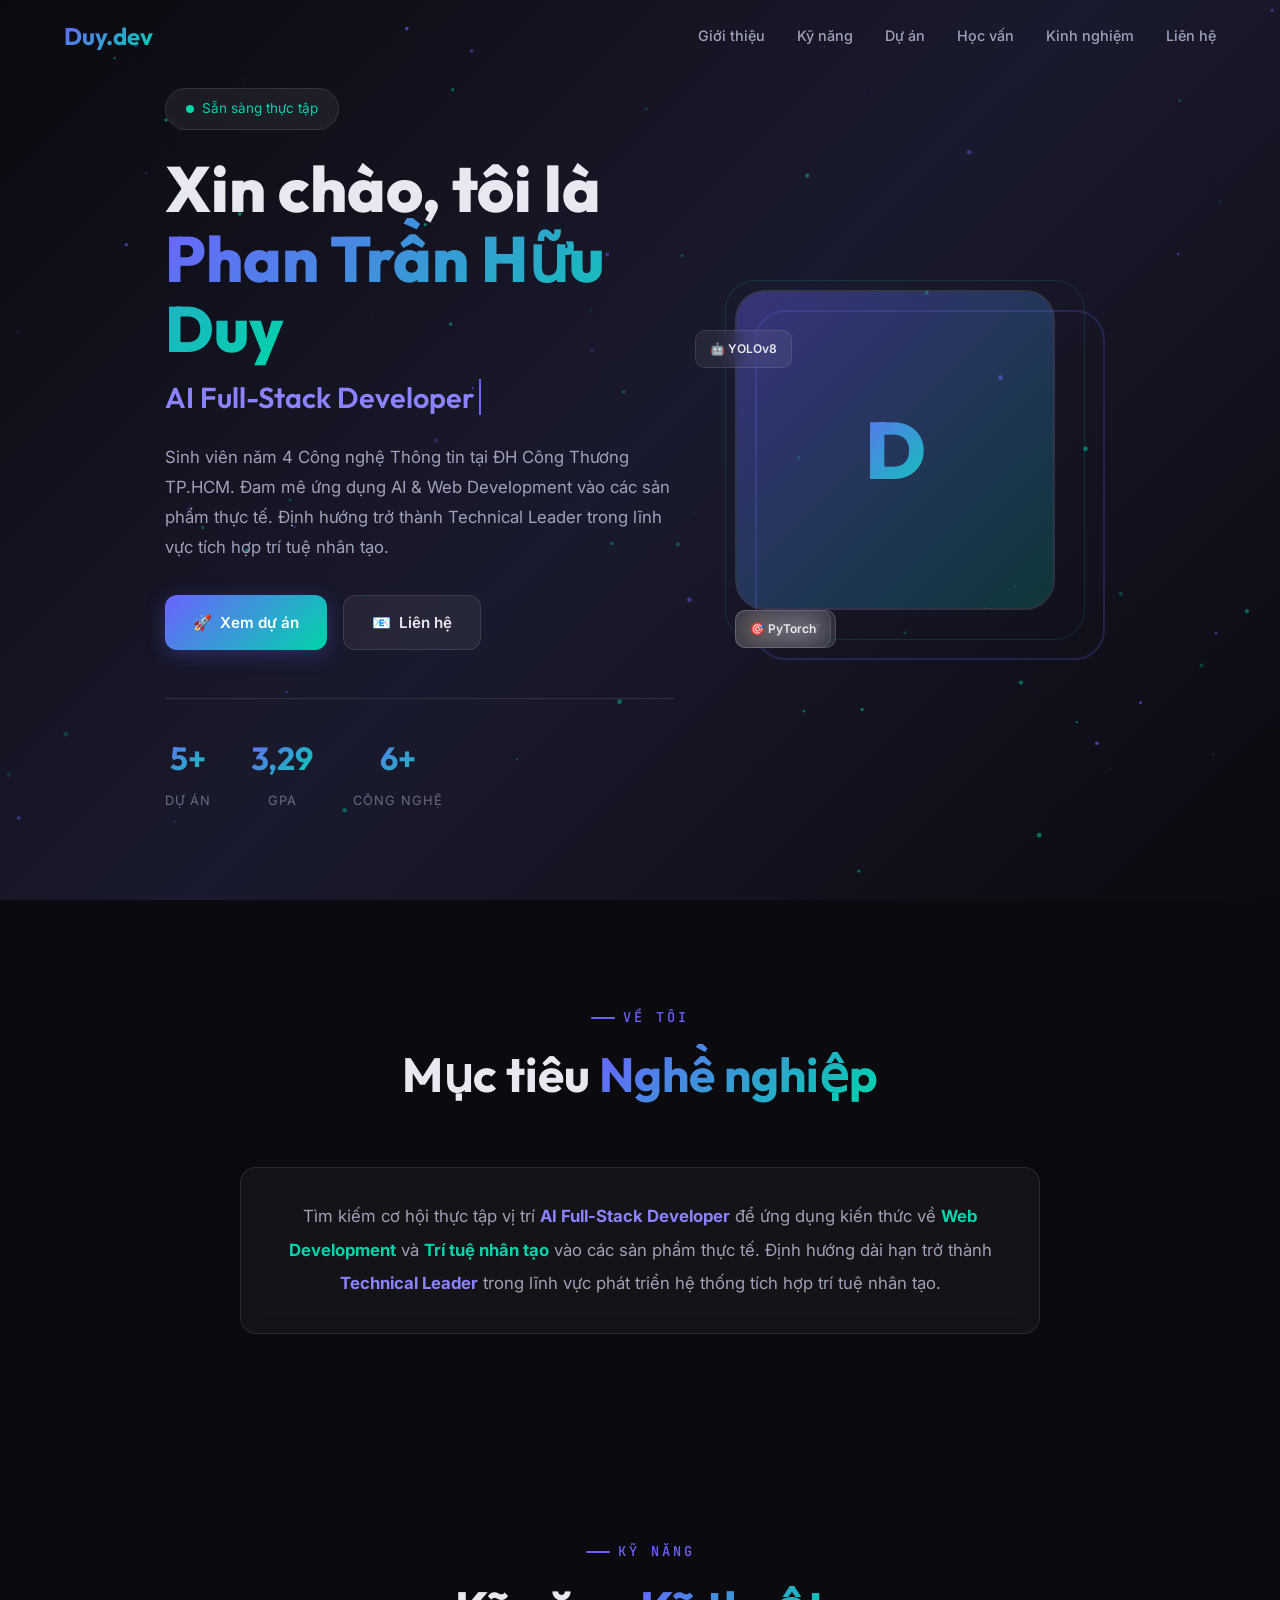
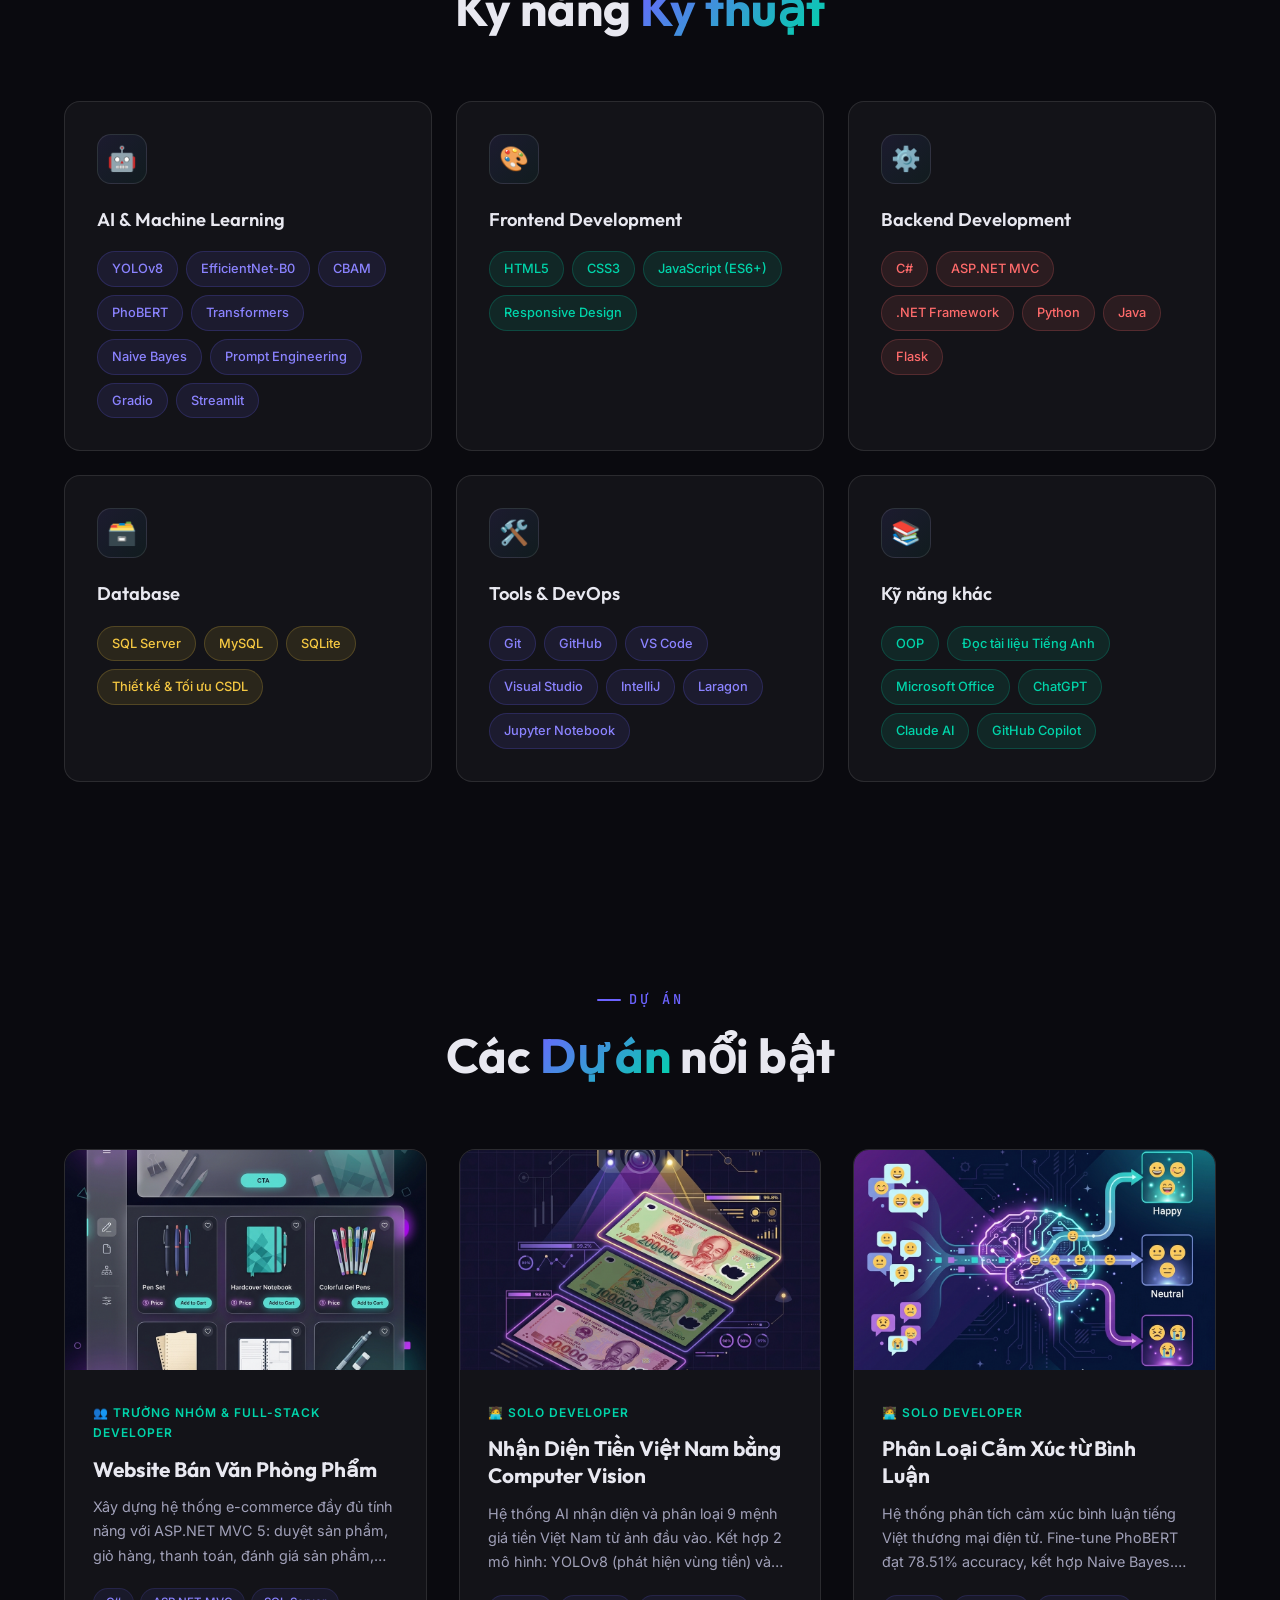
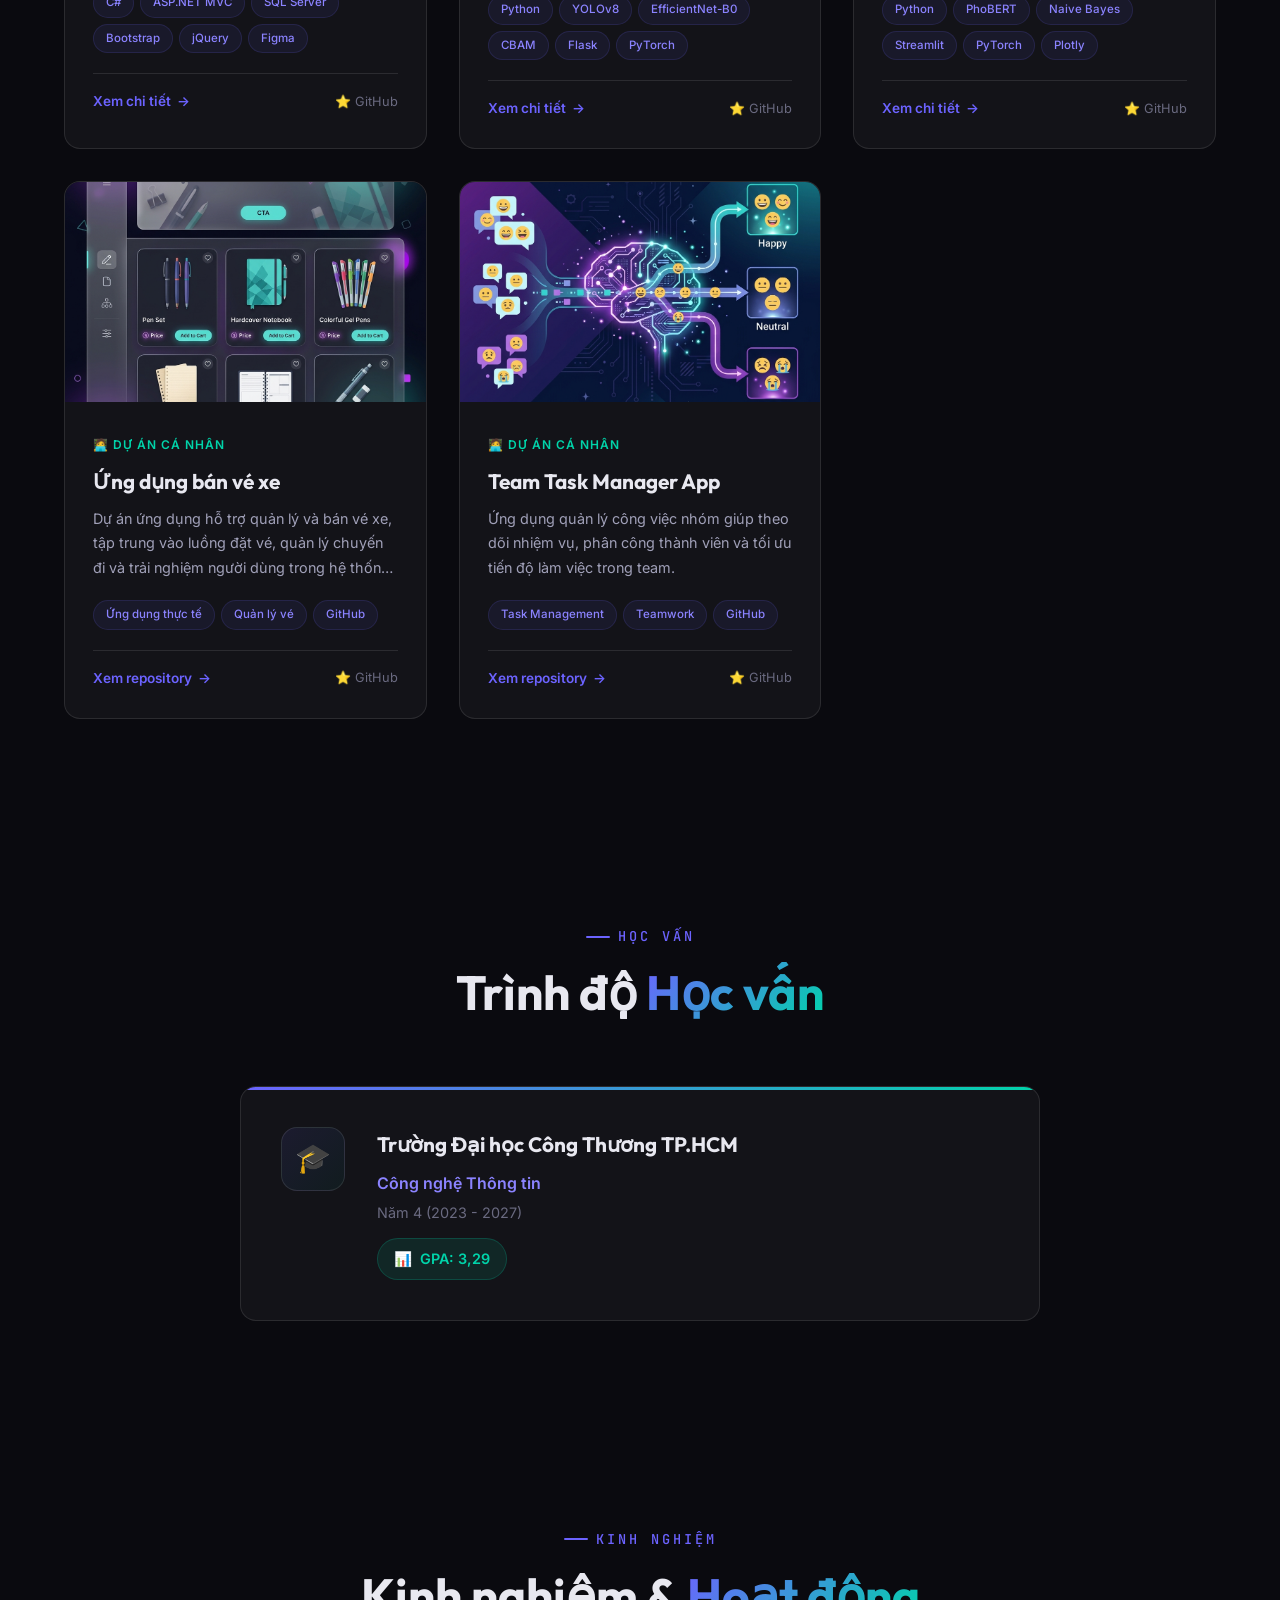
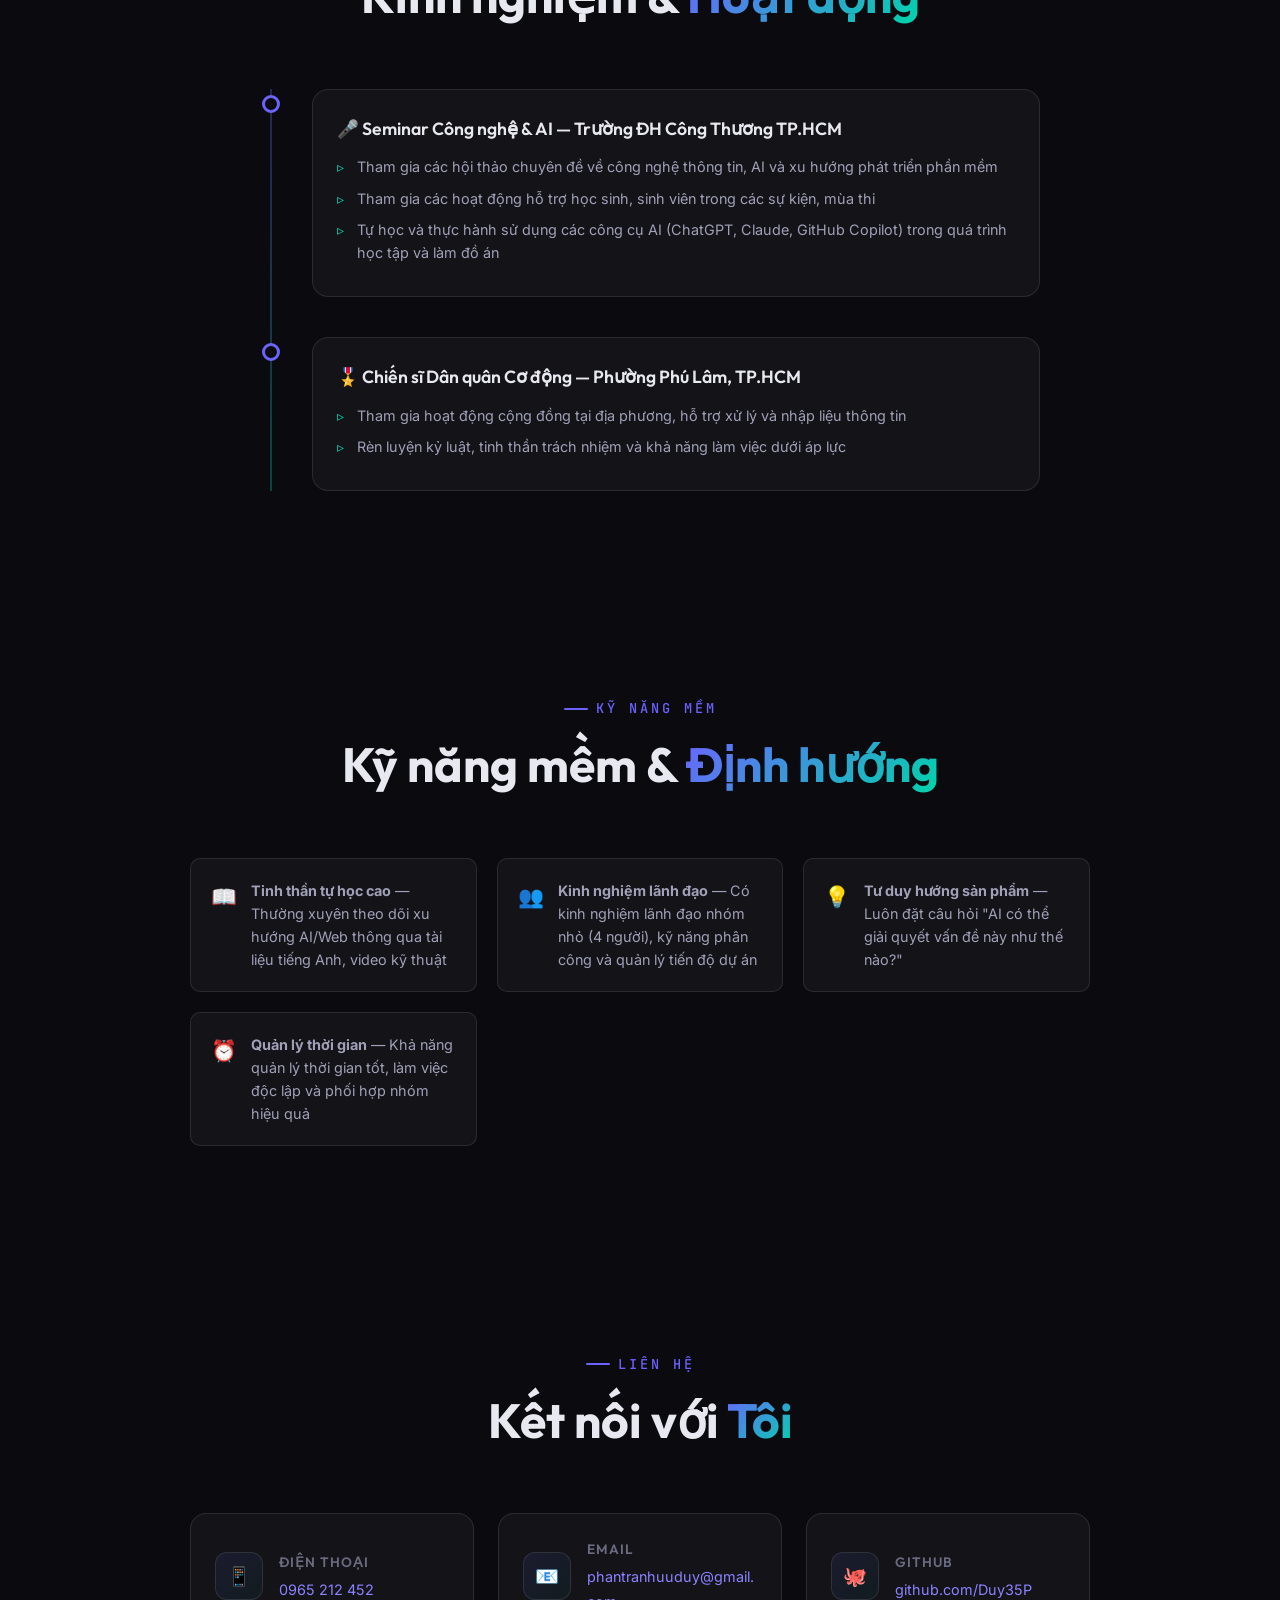
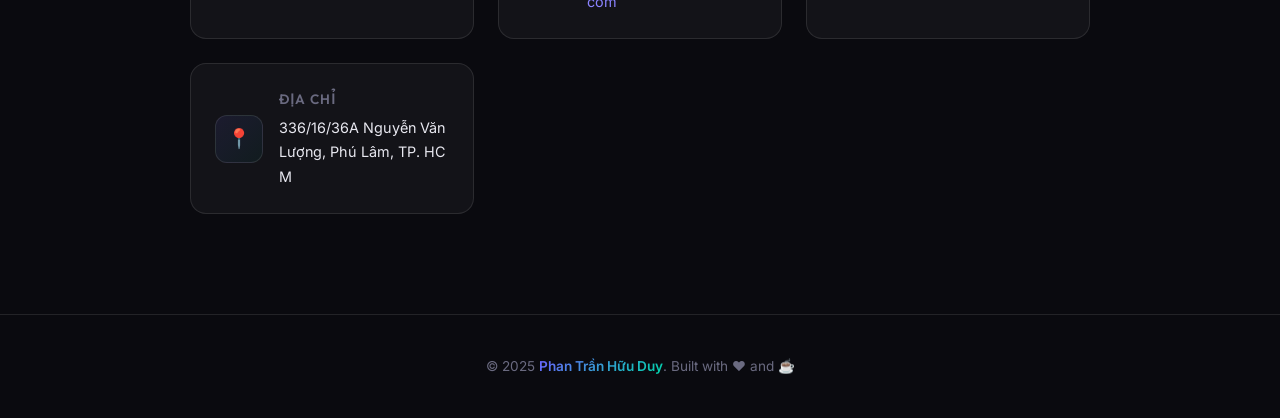
==== commit d4ef05ad: "Update education info and add two personal project repos Co-authored-by: Duy35P <189428971+Duy35P@us" ====
--- a/index.html
+++ b/index.html
@@ -47,7 +47,7 @@
           <span class="typed-text">AI Full-Stack Developer</span>
         </h2>
         <p class="hero-description">
-          Sinh viên năm 3 Công nghệ Thông tin tại ĐH Công Thương TP.HCM. 
+          Sinh viên năm 4 Công nghệ Thông tin tại ĐH Công Thương TP.HCM.
           Đam mê ứng dụng AI & Web Development vào các sản phẩm thực tế. 
           Định hướng trở thành Technical Leader trong lĩnh vực tích hợp trí tuệ nhân tạo.
         </p>
@@ -61,11 +61,11 @@
         </div>
         <div class="hero-stats">
           <div class="stat-item">
-            <div class="stat-number">3+</div>
+            <div class="stat-number">5+</div>
             <div class="stat-label">Dự án</div>
           </div>
           <div class="stat-item">
-            <div class="stat-number">3.27</div>
+            <div class="stat-number">3,29</div>
             <div class="stat-label">GPA</div>
           </div>
           <div class="stat-item">
@@ -318,6 +318,68 @@
           </div>
         </div>
 
+        <!-- Project 4: Ứng dụng bán vé xe -->
+        <div class="project-card reveal reveal-delay-4" data-href="https://github.com/Duy35P/Ung-dung-ban-ve-xe" id="project-banvexe">
+          <div class="project-card-image">
+            <img src="assets/project_ecommerce.png" alt="Ứng dụng bán vé xe" loading="lazy">
+            <div class="project-card-overlay">
+              <a href="https://github.com/Duy35P/Ung-dung-ban-ve-xe" target="_blank" class="btn btn-primary">Xem repo →</a>
+            </div>
+          </div>
+          <div class="project-card-body">
+            <div class="project-card-role">🧑‍💻 Dự án cá nhân</div>
+            <h3>Ứng dụng bán vé xe</h3>
+            <p>
+              Dự án ứng dụng hỗ trợ quản lý và bán vé xe, tập trung vào luồng đặt vé, quản lý chuyến đi
+              và trải nghiệm người dùng trong hệ thống bán vé.
+            </p>
+            <div class="project-card-tech">
+              <span class="tech-badge">Ứng dụng thực tế</span>
+              <span class="tech-badge">Quản lý vé</span>
+              <span class="tech-badge">GitHub</span>
+            </div>
+            <div class="project-card-footer">
+              <a href="https://github.com/Duy35P/Ung-dung-ban-ve-xe" target="_blank" class="project-card-link">
+                Xem repository <span>→</span>
+              </a>
+              <a href="https://github.com/Duy35P/Ung-dung-ban-ve-xe" target="_blank" class="project-card-github">
+                ⭐ GitHub
+              </a>
+            </div>
+          </div>
+        </div>
+
+        <!-- Project 5: Team Task Manager App -->
+        <div class="project-card reveal reveal-delay-5" data-href="https://github.com/Duy35P/team_task_manager_app" id="project-taskmanager">
+          <div class="project-card-image">
+            <img src="assets/project_sentiment.png" alt="Team Task Manager App" loading="lazy">
+            <div class="project-card-overlay">
+              <a href="https://github.com/Duy35P/team_task_manager_app" target="_blank" class="btn btn-primary">Xem repo →</a>
+            </div>
+          </div>
+          <div class="project-card-body">
+            <div class="project-card-role">🧑‍💻 Dự án cá nhân</div>
+            <h3>Team Task Manager App</h3>
+            <p>
+              Ứng dụng quản lý công việc nhóm giúp theo dõi nhiệm vụ, phân công thành viên
+              và tối ưu tiến độ làm việc trong team.
+            </p>
+            <div class="project-card-tech">
+              <span class="tech-badge">Task Management</span>
+              <span class="tech-badge">Teamwork</span>
+              <span class="tech-badge">GitHub</span>
+            </div>
+            <div class="project-card-footer">
+              <a href="https://github.com/Duy35P/team_task_manager_app" target="_blank" class="project-card-link">
+                Xem repository <span>→</span>
+              </a>
+              <a href="https://github.com/Duy35P/team_task_manager_app" target="_blank" class="project-card-github">
+                ⭐ GitHub
+              </a>
+            </div>
+          </div>
+        </div>
+
       </div>
     </div>
   </section>
@@ -334,9 +396,9 @@
         <div class="edu-info">
           <h3>Trường Đại học Công Thương TP.HCM</h3>
           <p class="edu-major">Công nghệ Thông tin</p>
-          <p class="edu-year">Năm 3 (2023 - 2027)</p>
+          <p class="edu-year">Năm 4 (2023 - 2027)</p>
           <div class="edu-gpa">
-            <span>📊</span> GPA: 3.27
+            <span>📊</span> GPA: 3,29
           </div>
         </div>
       </div>
--- a/style.css
+++ b/style.css
@@ -565,7 +565,7 @@
 /* --- Skills Section --- */
 .skills-grid {
   display: grid;
-  grid-template-columns: repeat(auto-fit, minmax(340px, 1fr));
+  grid-template-columns: repeat(auto-fit, minmax(280px, 1fr));
   gap: 24px;
 }
 
@@ -683,7 +683,7 @@
 /* --- Projects Section --- */
 .projects-grid {
   display: grid;
-  grid-template-columns: repeat(auto-fit, minmax(360px, 1fr));
+  grid-template-columns: repeat(auto-fit, minmax(280px, 1fr));
   gap: 32px;
 }
 
@@ -1482,6 +1482,12 @@
     z-index: 1001;
   }
 
+  .hero {
+    align-items: flex-start;
+    padding-top: 120px;
+    padding-bottom: 60px;
+  }
+
   .hero-name {
     font-size: 2.2rem;
   }
@@ -1513,6 +1519,8 @@
 
   .hero-stats {
     gap: 24px;
+    flex-wrap: wrap;
+    justify-content: center;
   }
 
   .pipeline-steps {
@@ -1554,6 +1562,32 @@
   .denomination-grid {
     grid-template-columns: repeat(3, 1fr);
   }
+
+  .glass-card, .skill-card, .project-card-body {
+    padding: 20px;
+  }
+
+  .education-card {
+    padding: 20px;
+  }
+
+  .timeline-item {
+    padding-left: 48px;
+  }
+
+  .timeline-dot {
+    left: 10px;
+    width: 14px;
+    height: 14px;
+  }
+
+  .timeline::before {
+    left: 16px;
+  }
+
+  .timeline-content {
+    padding: 16px;
+  }
 }
 
 /* Custom Mermaid theme overrides */
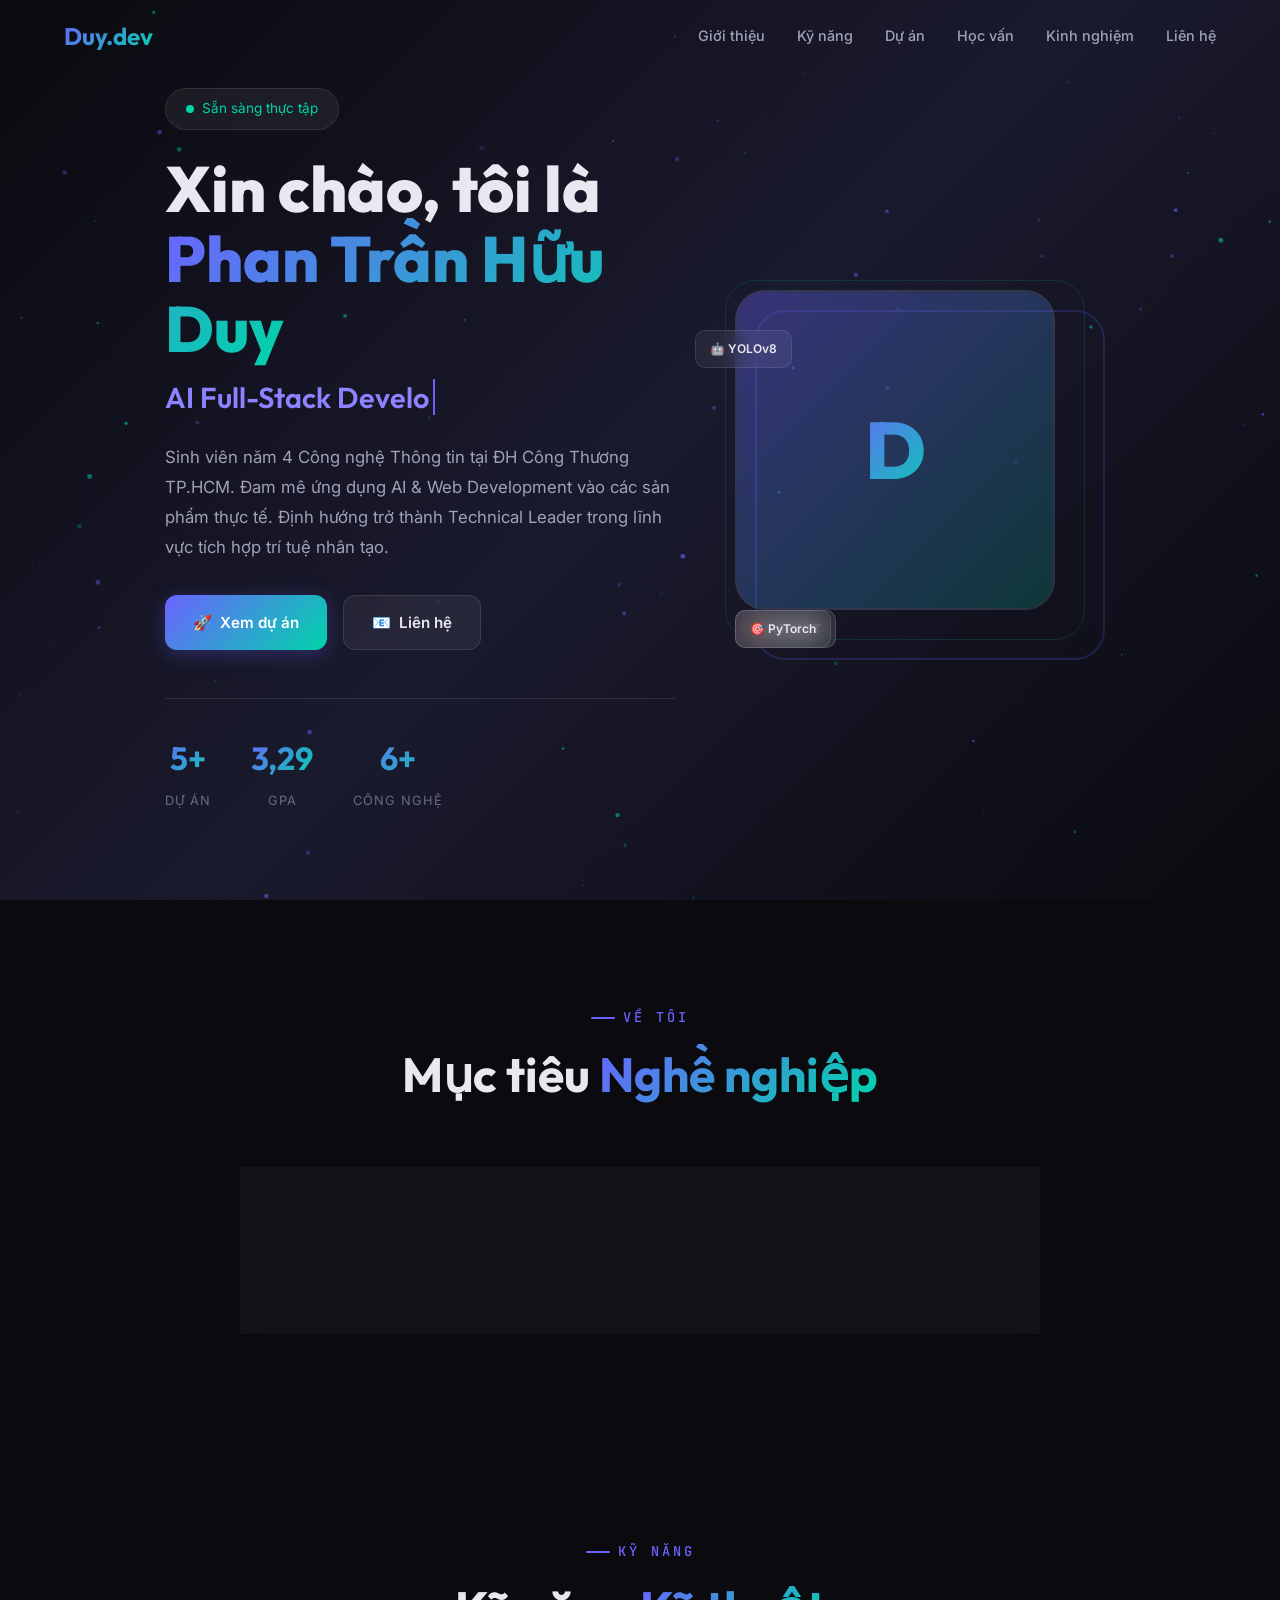
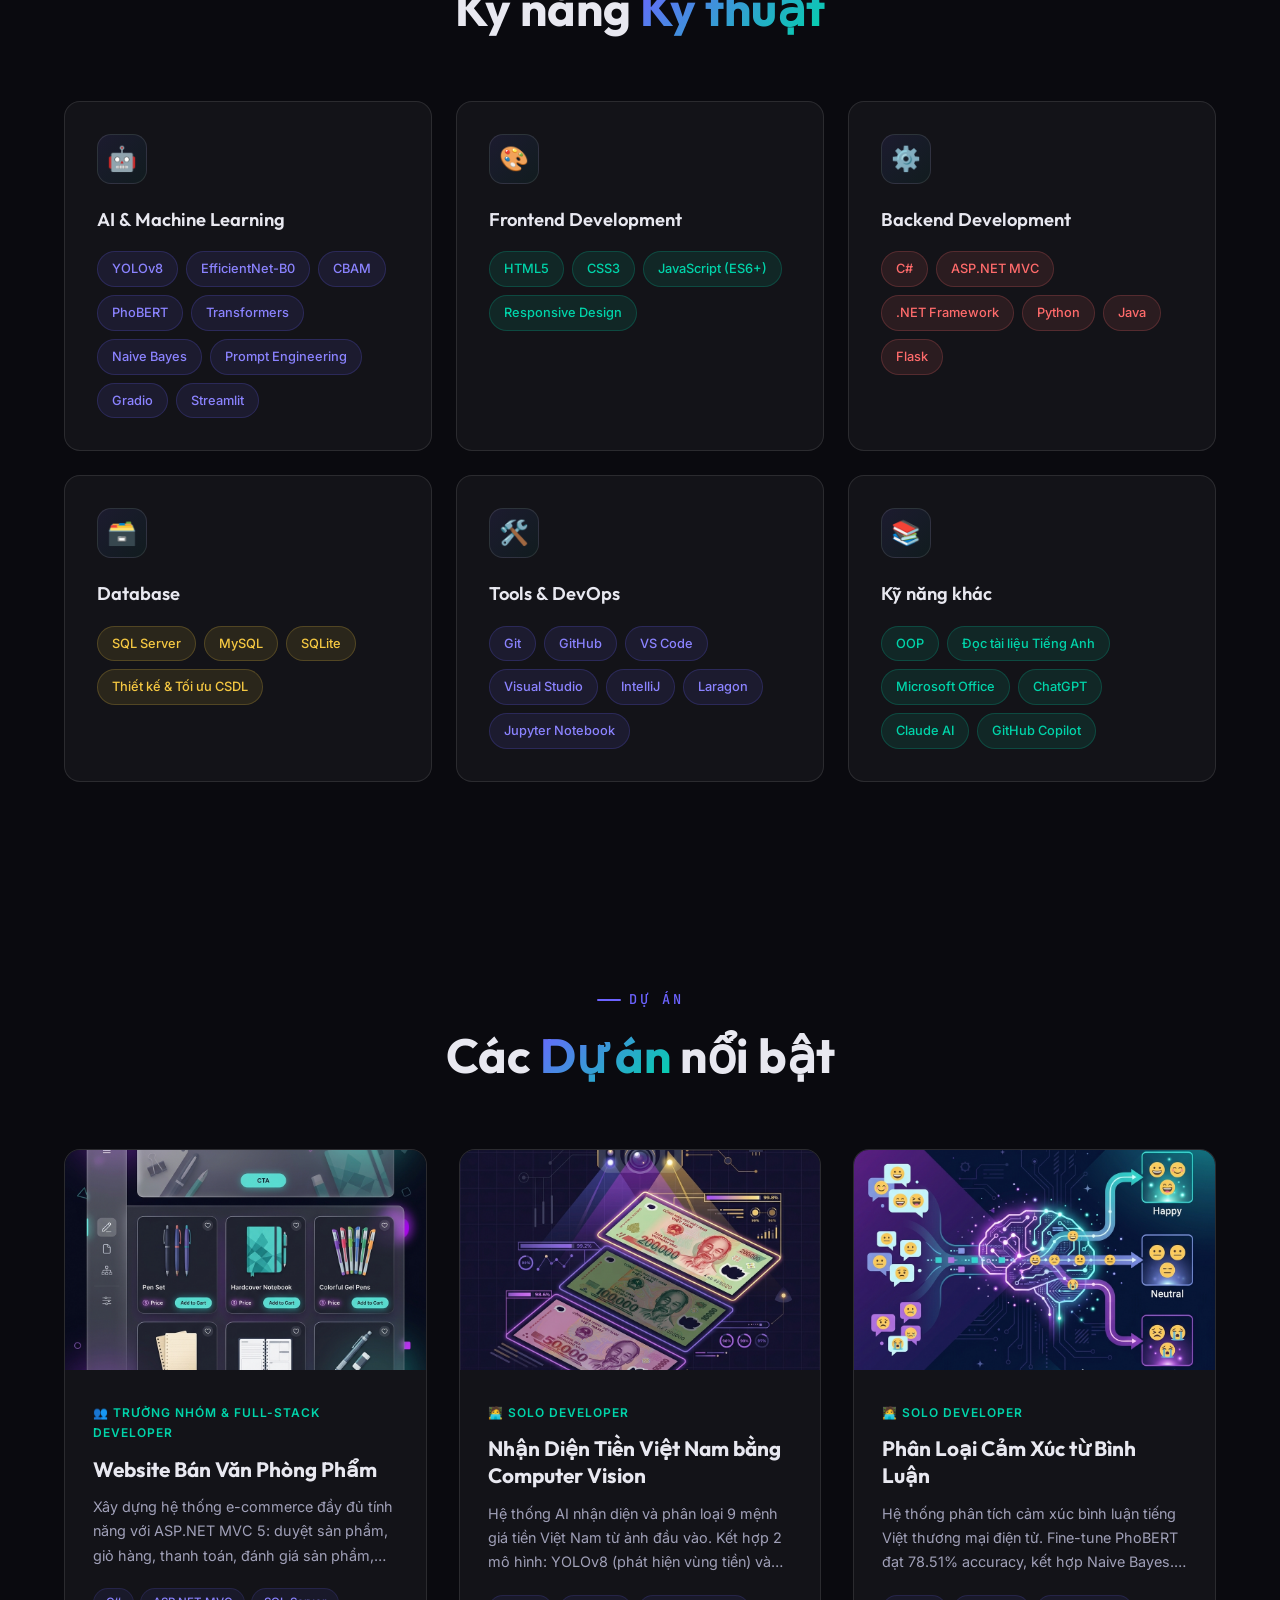
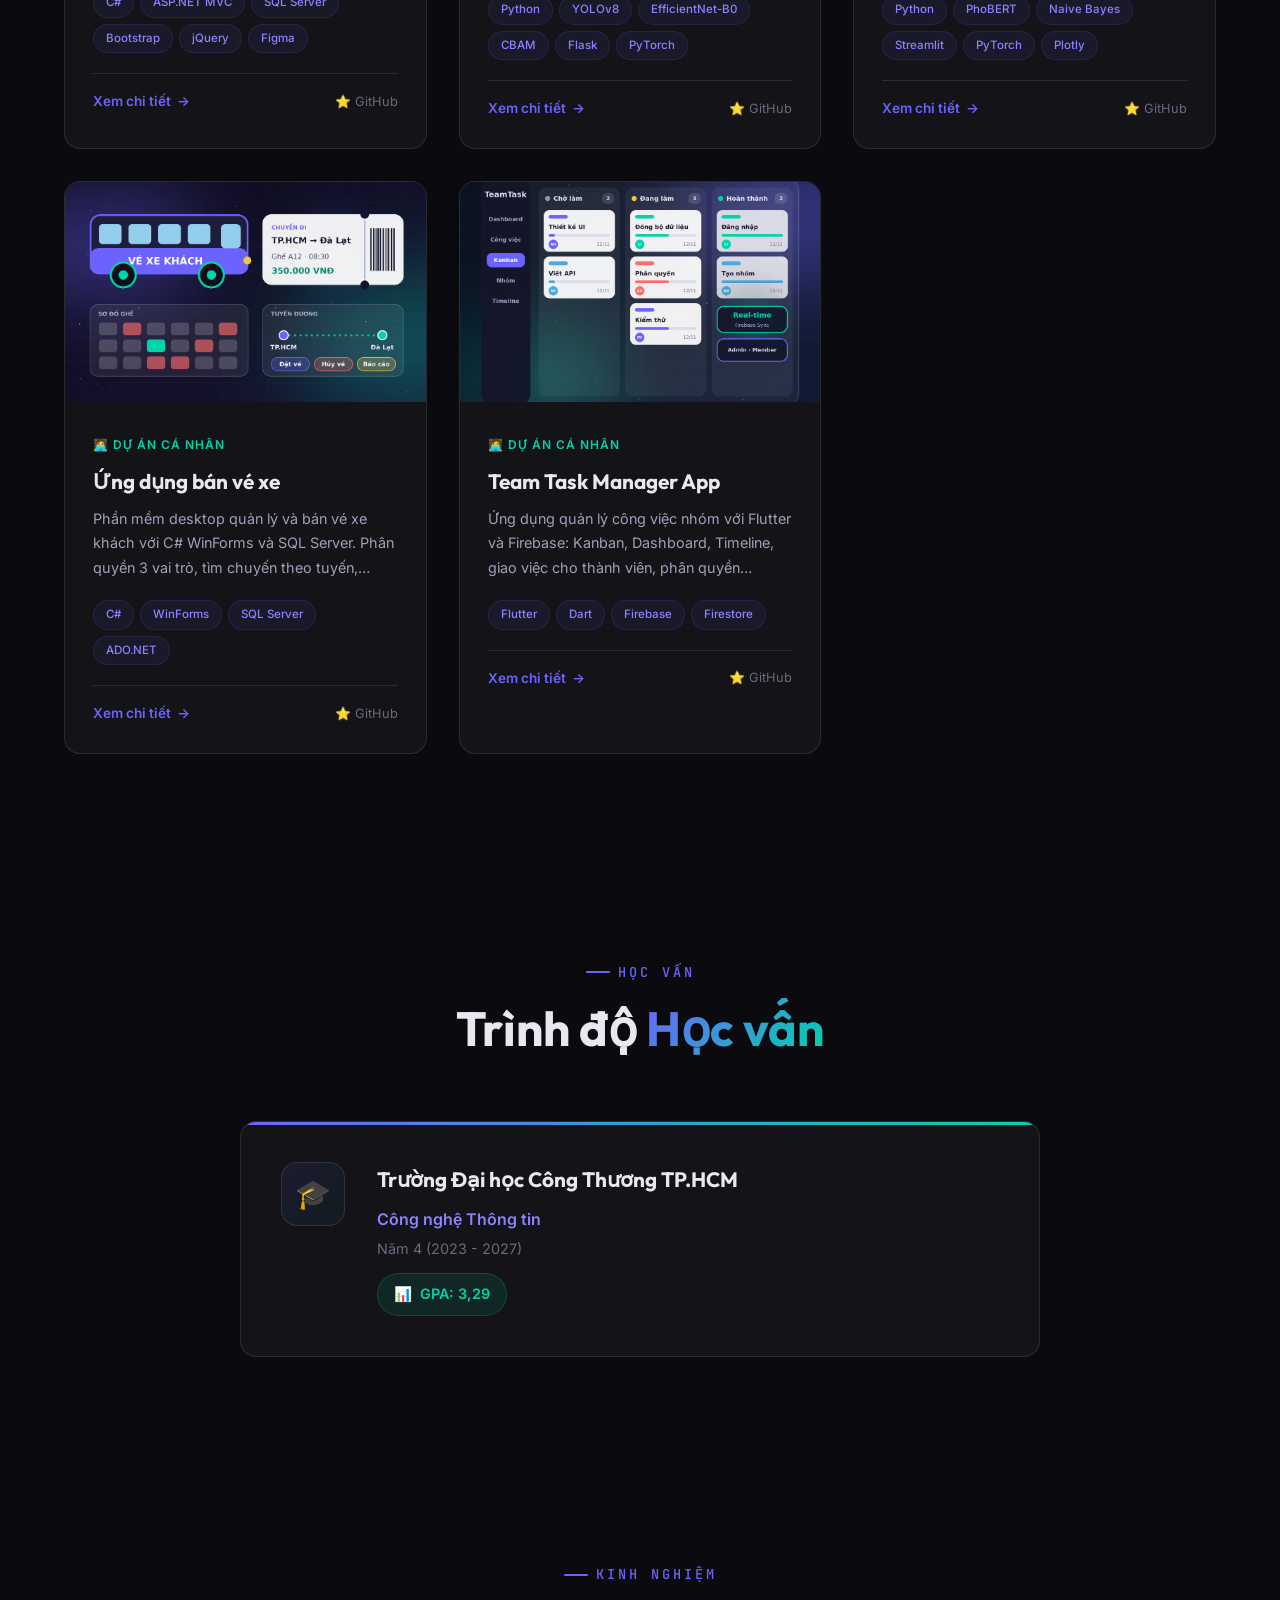
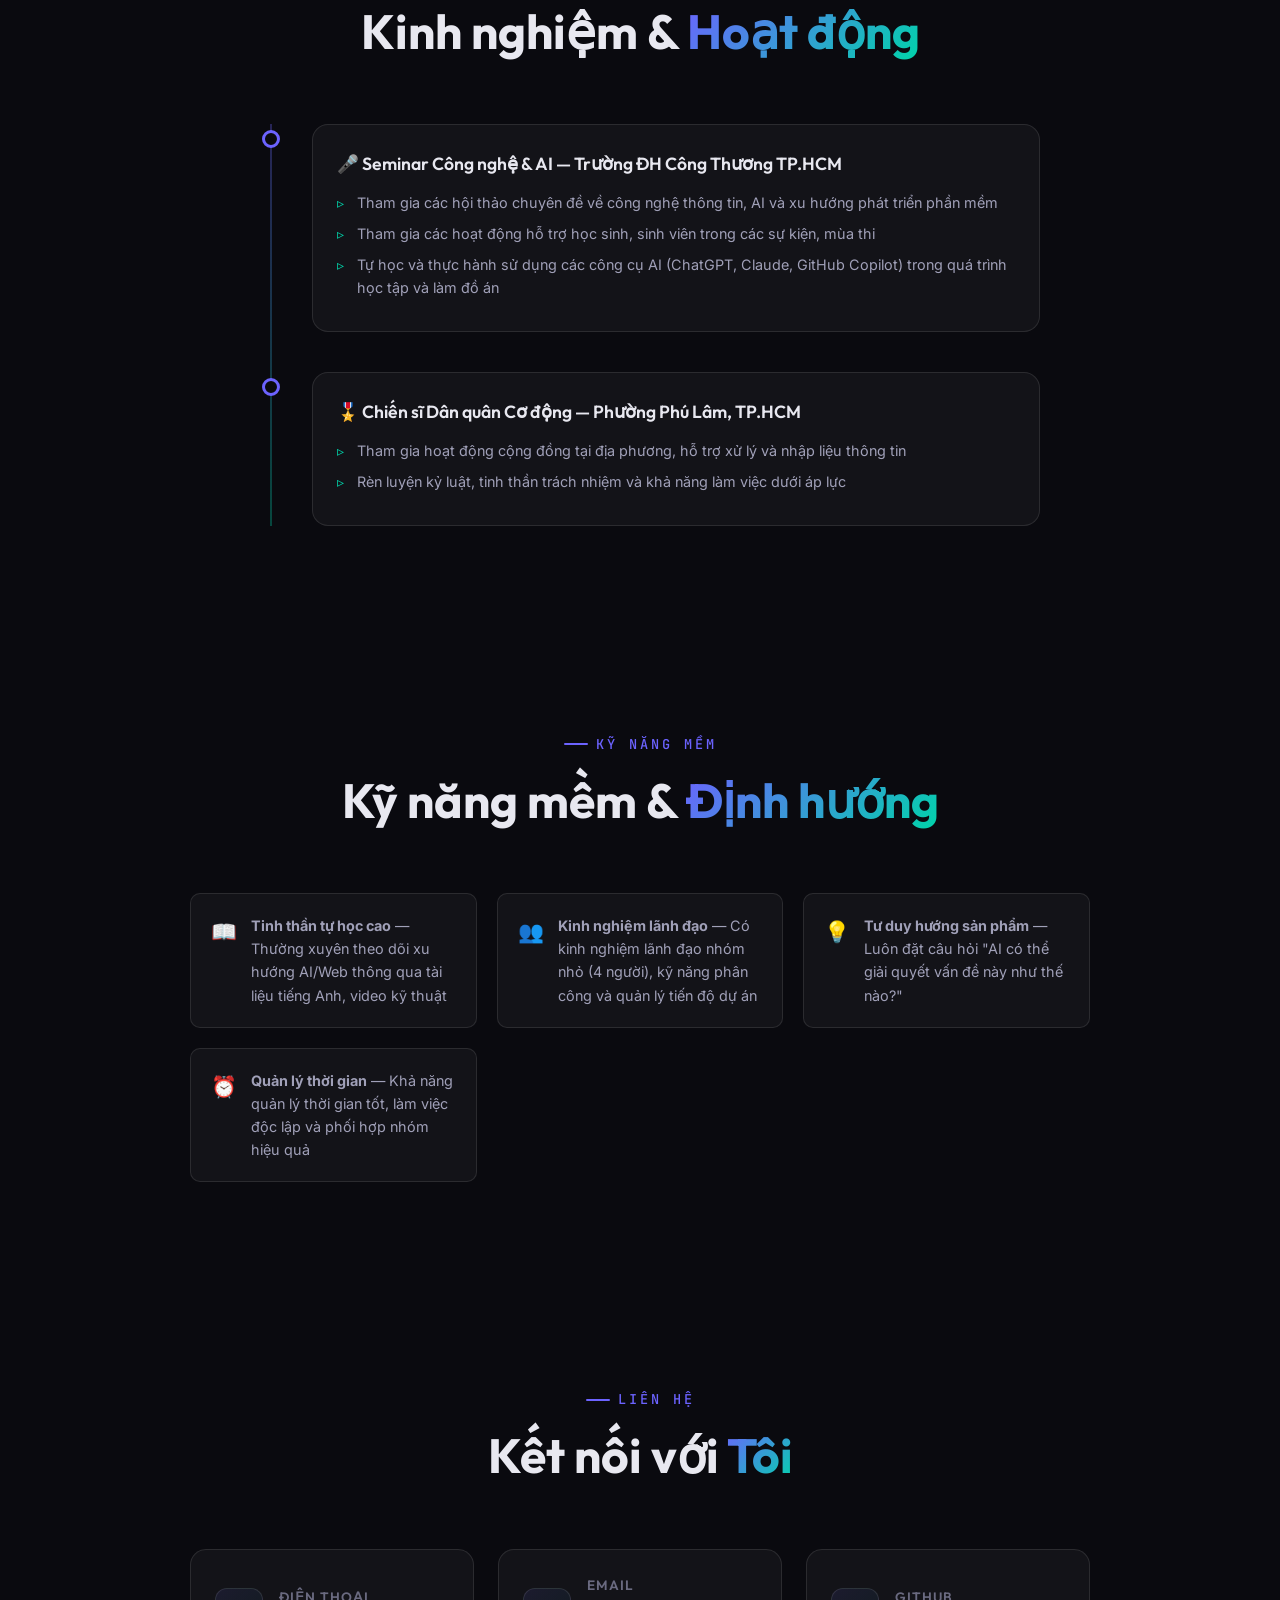
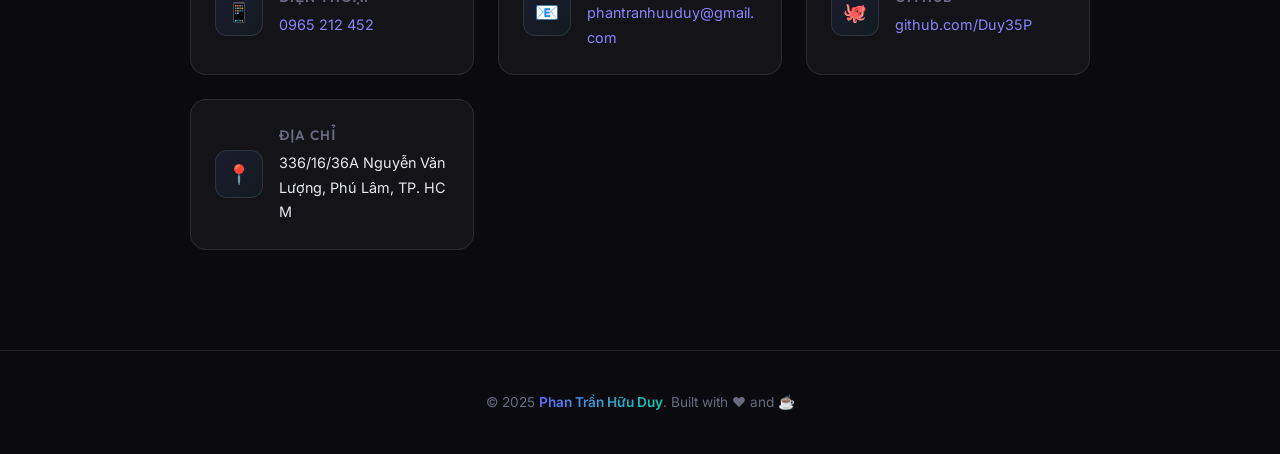
==== commit 42b2ff78: "Cap nhat portfolio Duy." ====
--- a/index.html
+++ b/index.html
@@ -319,28 +319,30 @@
         </div>
 
         <!-- Project 4: Ứng dụng bán vé xe -->
-        <div class="project-card reveal reveal-delay-4" data-href="https://github.com/Duy35P/Ung-dung-ban-ve-xe" id="project-banvexe">
+        <div class="project-card reveal reveal-delay-4" data-href="projects/ban-ve-xe.html" id="project-banvexe">
           <div class="project-card-image">
-            <img src="assets/project_ecommerce.png" alt="Ứng dụng bán vé xe" loading="lazy">
+            <img src="assets/project_busticket.png" alt="Ứng dụng bán vé xe" loading="lazy">
             <div class="project-card-overlay">
-              <a href="https://github.com/Duy35P/Ung-dung-ban-ve-xe" target="_blank" class="btn btn-primary">Xem repo →</a>
+              <a href="projects/ban-ve-xe.html" class="btn btn-primary">Xem chi tiết →</a>
             </div>
           </div>
           <div class="project-card-body">
             <div class="project-card-role">🧑‍💻 Dự án cá nhân</div>
             <h3>Ứng dụng bán vé xe</h3>
             <p>
-              Dự án ứng dụng hỗ trợ quản lý và bán vé xe, tập trung vào luồng đặt vé, quản lý chuyến đi
-              và trải nghiệm người dùng trong hệ thống bán vé.
+              Phần mềm desktop quản lý và bán vé xe khách với C# WinForms và SQL Server.
+              Phân quyền 3 vai trò, tìm chuyến theo tuyến, đặt/hủy vé, quản lý xe, chuyến đi,
+              khách hàng, nhân viên và báo cáo thống kê.
             </p>
             <div class="project-card-tech">
-              <span class="tech-badge">Ứng dụng thực tế</span>
-              <span class="tech-badge">Quản lý vé</span>
-              <span class="tech-badge">GitHub</span>
+              <span class="tech-badge">C#</span>
+              <span class="tech-badge">WinForms</span>
+              <span class="tech-badge">SQL Server</span>
+              <span class="tech-badge">ADO.NET</span>
             </div>
             <div class="project-card-footer">
-              <a href="https://github.com/Duy35P/Ung-dung-ban-ve-xe" target="_blank" class="project-card-link">
-                Xem repository <span>→</span>
+              <a href="projects/ban-ve-xe.html" class="project-card-link">
+                Xem chi tiết <span>→</span>
               </a>
               <a href="https://github.com/Duy35P/Ung-dung-ban-ve-xe" target="_blank" class="project-card-github">
                 ⭐ GitHub
@@ -350,28 +352,29 @@
         </div>
 
         <!-- Project 5: Team Task Manager App -->
-        <div class="project-card reveal reveal-delay-5" data-href="https://github.com/Duy35P/team_task_manager_app" id="project-taskmanager">
+        <div class="project-card reveal reveal-delay-5" data-href="projects/team-task-manager.html" id="project-taskmanager">
           <div class="project-card-image">
-            <img src="assets/project_sentiment.png" alt="Team Task Manager App" loading="lazy">
+            <img src="assets/project_taskmanager.png" alt="Team Task Manager App" loading="lazy">
             <div class="project-card-overlay">
-              <a href="https://github.com/Duy35P/team_task_manager_app" target="_blank" class="btn btn-primary">Xem repo →</a>
+              <a href="projects/team-task-manager.html" class="btn btn-primary">Xem chi tiết →</a>
             </div>
           </div>
           <div class="project-card-body">
             <div class="project-card-role">🧑‍💻 Dự án cá nhân</div>
             <h3>Team Task Manager App</h3>
             <p>
-              Ứng dụng quản lý công việc nhóm giúp theo dõi nhiệm vụ, phân công thành viên
-              và tối ưu tiến độ làm việc trong team.
+              Ứng dụng quản lý công việc nhóm với Flutter và Firebase: Kanban, Dashboard, Timeline,
+              giao việc cho thành viên, phân quyền Admin/Member và đồng bộ dữ liệu real-time.
             </p>
             <div class="project-card-tech">
-              <span class="tech-badge">Task Management</span>
-              <span class="tech-badge">Teamwork</span>
-              <span class="tech-badge">GitHub</span>
+              <span class="tech-badge">Flutter</span>
+              <span class="tech-badge">Dart</span>
+              <span class="tech-badge">Firebase</span>
+              <span class="tech-badge">Firestore</span>
             </div>
             <div class="project-card-footer">
-              <a href="https://github.com/Duy35P/team_task_manager_app" target="_blank" class="project-card-link">
-                Xem repository <span>→</span>
+              <a href="projects/team-task-manager.html" class="project-card-link">
+                Xem chi tiết <span>→</span>
               </a>
               <a href="https://github.com/Duy35P/team_task_manager_app" target="_blank" class="project-card-github">
                 ⭐ GitHub
